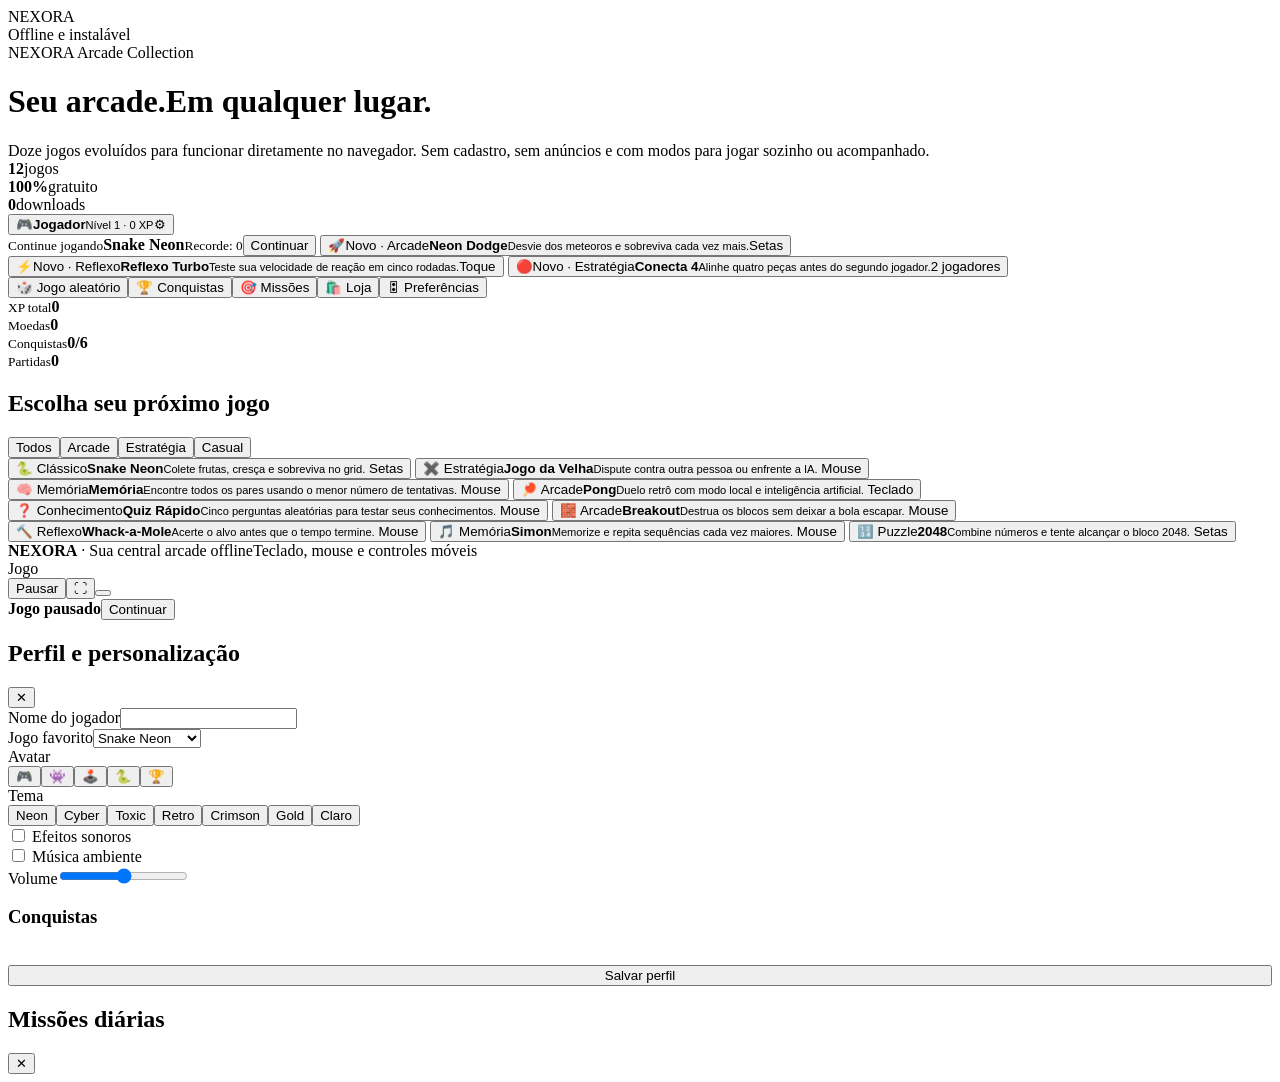
==== index.html @ dcf102ad "Add files via upload" ====
<!doctype html>
<html lang="pt-BR"><head><meta charset="UTF-8"><meta name="viewport" content="width=device-width,initial-scale=1,viewport-fit=cover,user-scalable=no"><meta name="theme-color" content="#070711"><meta name="description" content="NEXORA é uma central arcade offline com doze jogos, perfil, progressão, skins e conquistas."><meta property="og:title" content="NEXORA — Offline Arcade"><meta property="og:description" content="Doze jogos gratuitos, skins, perfil, XP e conquistas direto no navegador."><meta property="og:type" content="website"><meta property="og:image" content="assets/icons/icon-512.png"><link rel="manifest" href="manifest.json"><link rel="icon" href="assets/icons/icon.svg" type="image/svg+xml"><link rel="apple-touch-icon" href="assets/icons/icon-192.png"><link rel="stylesheet" href="assets/css/style.css"><title>NEXORA — Offline Arcade</title></head><body>
  <div class="page-shell">
    <nav class="topbar" aria-label="Navegação principal">
      <div class="brand"><span class="brand-mark"><i data-lucide="gamepad-2"></i></span><span>NEXORA</span></div>
      <div class="status-pill"><span class="status-dot"></span>Offline e instalável</div>
    </nav>

    <header class="hero">
      <div>
        <div class="eyebrow"><i data-lucide="sparkles" style="width:15px"></i> NEXORA Arcade Collection</div>
        <h1>Seu arcade.<span>Em qualquer lugar.</span></h1>
      </div>
      <div class="hero-copy">
        Doze jogos evoluídos para funcionar diretamente no navegador. Sem cadastro, sem anúncios e com modos para jogar sozinho ou acompanhado.
        <div class="stats"><div class="stat"><strong>12</strong><span>jogos</span></div><div class="stat"><strong>100%</strong><span>gratuito</span></div><div class="stat"><strong>0</strong><span>downloads</span></div></div>
      </div>
    </header>


    <section class="platform-bar" aria-label="Perfil e continuação">
      <button id="profile-card" class="profile-card"><span id="profile-avatar" class="avatar">🎮</span><span class="profile-main"><strong id="profile-name">Jogador</strong><small id="profile-level">Nível 1 · 0 XP</small><span class="level-bar"><span id="profile-progress"></span></span></span><span>⚙</span></button>
      <div class="continue-card"><span><small>Continue jogando</small><strong id="continue-name">Snake Neon</strong><small id="continue-record">Recorde: 0</small></span><button id="continue-btn" class="primary-btn">Continuar</button>
<button onclick="openGame('dodge')" data-game-card data-category="arcade" class="game-card group" aria-label="Abrir Neon Dodge"><span class="card-glow"></span><span class="game-icon">🚀</span><span class="game-copy"><span class="game-kicker">Novo · Arcade</span><strong>Neon Dodge</strong><small>Desvie dos meteoros e sobreviva cada vez mais.</small></span><span class="game-footer"><span>Setas</span><i data-lucide="arrow-up-right"></i></span></button>
<button onclick="openGame('reaction')" data-game-card data-category="casual" class="game-card group" aria-label="Abrir Reflexo Turbo"><span class="card-glow"></span><span class="game-icon">⚡</span><span class="game-copy"><span class="game-kicker">Novo · Reflexo</span><strong>Reflexo Turbo</strong><small>Teste sua velocidade de reação em cinco rodadas.</small></span><span class="game-footer"><span>Toque</span><i data-lucide="arrow-up-right"></i></span></button>
<button onclick="openGame('connect4')" data-game-card data-category="strategy" class="game-card group" aria-label="Abrir Conecta 4"><span class="card-glow"></span><span class="game-icon">🔴</span><span class="game-copy"><span class="game-kicker">Novo · Estratégia</span><strong>Conecta 4</strong><small>Alinhe quatro peças antes do segundo jogador.</small></span><span class="game-footer"><span>2 jogadores</span><i data-lucide="arrow-up-right"></i></span></button></div>
    </section>
    <div class="quick-actions"><button id="random-btn" class="ghost-btn">🎲 Jogo aleatório</button><button id="records-btn" class="ghost-btn">🏆 Conquistas</button><button id="missions-btn" class="ghost-btn">🎯 Missões</button><button id="shop-btn" class="ghost-btn">🛍️ Loja</button><button id="settings-btn" class="ghost-btn">🎛 Preferências</button></div>
    <section class="dashboard" aria-label="Estatísticas"><div class="dashboard-panel"><small>XP total</small><strong id="stat-xp">0</strong></div><div class="dashboard-panel"><small>Moedas</small><strong id="stat-coins">0</strong></div><div class="dashboard-panel"><small>Conquistas</small><strong id="stat-achievements">0/6</strong></div><div class="dashboard-panel"><small>Partidas</small><strong id="stat-plays">0</strong></div></section>

    <section aria-labelledby="catalog-title">
      <div class="section-head"><h2 id="catalog-title">Escolha seu próximo jogo</h2><div class="filters" aria-label="Filtros de jogos"><button class="filter-btn active" data-filter="all">Todos</button><button class="filter-btn" data-filter="arcade">Arcade</button><button class="filter-btn" data-filter="strategy">Estratégia</button><button class="filter-btn" data-filter="casual">Casual</button></div></div>
      <div class="game-grid"><button onclick="openGame('snake')" data-game-card data-category="arcade" class="game-card group" aria-label="Abrir Snake Neon">
  <span class="card-glow"></span>
  <span class="game-icon" aria-hidden="true">🐍</span>
  <span class="game-copy"><span class="game-kicker">Clássico</span><strong>Snake Neon</strong><small>Colete frutas, cresça e sobreviva no grid.</small></span>
  <span class="game-footer"><span>Setas</span><i data-lucide="arrow-up-right"></i></span>
</button>
<button onclick="openGame('ttt')" data-game-card data-category="strategy" class="game-card group" aria-label="Abrir Jogo da Velha">
  <span class="card-glow"></span>
  <span class="game-icon" aria-hidden="true">✖️</span>
  <span class="game-copy"><span class="game-kicker">Estratégia</span><strong>Jogo da Velha</strong><small>Dispute contra outra pessoa ou enfrente a IA.</small></span>
  <span class="game-footer"><span>Mouse</span><i data-lucide="arrow-up-right"></i></span>
</button>
<button onclick="openGame('memory')" data-game-card data-category="strategy" class="game-card group" aria-label="Abrir Memória">
  <span class="card-glow"></span>
  <span class="game-icon" aria-hidden="true">🧠</span>
  <span class="game-copy"><span class="game-kicker">Memória</span><strong>Memória</strong><small>Encontre todos os pares usando o menor número de tentativas.</small></span>
  <span class="game-footer"><span>Mouse</span><i data-lucide="arrow-up-right"></i></span>
</button>
<button onclick="openGame('pong')" data-game-card data-category="arcade" class="game-card group" aria-label="Abrir Pong">
  <span class="card-glow"></span>
  <span class="game-icon" aria-hidden="true">🏓</span>
  <span class="game-copy"><span class="game-kicker">Arcade</span><strong>Pong</strong><small>Duelo retrô com modo local e inteligência artificial.</small></span>
  <span class="game-footer"><span>Teclado</span><i data-lucide="arrow-up-right"></i></span>
</button>
<button onclick="openGame('quiz')" data-game-card data-category="casual" class="game-card group" aria-label="Abrir Quiz Rápido">
  <span class="card-glow"></span>
  <span class="game-icon" aria-hidden="true">❓</span>
  <span class="game-copy"><span class="game-kicker">Conhecimento</span><strong>Quiz Rápido</strong><small>Cinco perguntas aleatórias para testar seus conhecimentos.</small></span>
  <span class="game-footer"><span>Mouse</span><i data-lucide="arrow-up-right"></i></span>
</button>
<button onclick="openGame('breakout')" data-game-card data-category="arcade" class="game-card group" aria-label="Abrir Breakout">
  <span class="card-glow"></span>
  <span class="game-icon" aria-hidden="true">🧱</span>
  <span class="game-copy"><span class="game-kicker">Arcade</span><strong>Breakout</strong><small>Destrua os blocos sem deixar a bola escapar.</small></span>
  <span class="game-footer"><span>Mouse</span><i data-lucide="arrow-up-right"></i></span>
</button>
<button onclick="openGame('whack')" data-game-card data-category="casual" class="game-card group" aria-label="Abrir Whack-a-Mole">
  <span class="card-glow"></span>
  <span class="game-icon" aria-hidden="true">🔨</span>
  <span class="game-copy"><span class="game-kicker">Reflexo</span><strong>Whack-a-Mole</strong><small>Acerte o alvo antes que o tempo termine.</small></span>
  <span class="game-footer"><span>Mouse</span><i data-lucide="arrow-up-right"></i></span>
</button>
<button onclick="openGame('simon')" data-game-card data-category="strategy" class="game-card group" aria-label="Abrir Simon">
  <span class="card-glow"></span>
  <span class="game-icon" aria-hidden="true">🎵</span>
  <span class="game-copy"><span class="game-kicker">Memória</span><strong>Simon</strong><small>Memorize e repita sequências cada vez maiores.</small></span>
  <span class="game-footer"><span>Mouse</span><i data-lucide="arrow-up-right"></i></span>
</button>
<button onclick="openGame('game2048')" data-game-card data-category="strategy" class="game-card group" aria-label="Abrir 2048">
  <span class="card-glow"></span>
  <span class="game-icon" aria-hidden="true">🔢</span>
  <span class="game-copy"><span class="game-kicker">Puzzle</span><strong>2048</strong><small>Combine números e tente alcançar o bloco 2048.</small></span>
  <span class="game-footer"><span>Setas</span><i data-lucide="arrow-up-right"></i></span>
</button></div>
    </section>
    <footer class="site-footer"><span><strong>NEXORA</strong> · Sua central arcade offline</span><span>Teclado, mouse e controles móveis</span></footer>
  </div>

  <div id="game-modal" class="modal-overlay fixed inset-0 z-50 hidden items-center justify-center p-4" role="dialog" aria-modal="true" aria-labelledby="modal-game-title">
    <div class="modal-panel">
      <div class="modal-head"><span id="modal-game-title">Jogo</span><div class="modal-tools"><button id="pause-btn" class="tool-btn" aria-label="Pausar"><span id="pause-label">Pausar</span></button><button id="fullscreen-btn" class="tool-btn" aria-label="Tela cheia">⛶</button><button onclick="closeGame()" class="close-btn" aria-label="Fechar jogo"><i data-lucide="x"></i></button></div></div>
      <div id="game-container" class="flex flex-col items-center gap-4"></div>
    </div><div class="pause-overlay"><div class="pause-box"><strong>Jogo pausado</strong><button id="resume-btn" class="primary-btn">Continuar</button></div></div>
    </div>
  </div>

  
  <div id="profile-modal" class="platform-modal" role="dialog" aria-modal="true" aria-labelledby="profile-title"><div class="settings-panel"><div class="panel-head"><h2 id="profile-title">Perfil e personalização</h2><button id="close-profile" class="icon-btn">✕</button></div><div class="form-grid"><div class="field"><label for="profile-input">Nome do jogador</label><input id="profile-input" maxlength="18"></div><div class="field"><label for="favorite-select">Jogo favorito</label><select id="favorite-select"><option value="snake">Snake Neon</option><option value="ttt">Jogo da Velha</option><option value="memory">Memória</option><option value="pong">Pong</option><option value="quiz">Quiz Rápido</option><option value="breakout">Breakout</option><option value="whack">Whack-a-Mole</option><option value="simon">Simon</option><option value="game2048">2048</option><option value="dodge">Neon Dodge</option><option value="reaction">Reflexo Turbo</option><option value="connect4">Conecta 4</option></select></div><div class="field full"><label>Avatar</label><div class="avatar-grid"><button class="avatar-chip" data-avatar="🎮">🎮</button><button class="avatar-chip" data-avatar="👾">👾</button><button class="avatar-chip" data-avatar="🕹️">🕹️</button><button class="avatar-chip" data-avatar="🐍">🐍</button><button class="avatar-chip" data-avatar="🏆">🏆</button></div></div><div class="field full"><label>Tema</label><div class="theme-grid"><button class="theme-chip" data-theme="neon">Neon</button><button class="theme-chip" data-theme="cyber">Cyber</button><button class="theme-chip" data-theme="toxic">Toxic</button><button class="theme-chip" data-theme="retro">Retro</button><button class="theme-chip" data-theme="crimson">Crimson</button><button class="theme-chip" data-theme="gold">Gold</button><button class="theme-chip" data-theme="light">Claro</button></div></div><div class="field"><label><input id="sound-toggle" type="checkbox"> Efeitos sonoros</label></div><div class="field"><label><input id="music-toggle" type="checkbox"> Música ambiente</label></div><div class="field full"><label for="volume-range">Volume</label><input id="volume-range" type="range" min="0" max="1" step="0.05"></div></div><h3>Conquistas</h3><div id="achievement-list" class="achievements"></div><button id="save-profile" class="primary-btn" style="width:100%;margin-top:18px">Salvar perfil</button></div></div>
  <div id="hub-modal" class="platform-modal" role="dialog" aria-modal="true"><div class="settings-panel"><div class="panel-head"><h2 id="hub-title">Missões diárias</h2><button id="close-hub" class="icon-btn">✕</button></div><div id="mission-list" class="mission-list"></div><div id="shop-list" class="shop-list" hidden></div></div></div><div id="toast-stack" class="toast-stack" aria-live="polite"></div>
  <script src="assets/js/storage.js"></script>
  <script src="assets/js/platform.js"></script>
  <script src="assets/js/app.js"></script>
  <script src="assets/js/games/snake.js"></script>
  <script src="assets/js/games/ttt.js"></script>
  <script src="assets/js/games/memory.js"></script>
  <script src="assets/js/games/pong.js"></script>
  <script src="assets/js/games/quiz.js"></script>
  <script src="assets/js/games/breakout.js"></script>
  <script src="assets/js/games/whack.js"></script>
  <script src="assets/js/games/simon.js"></script>
  <script src="assets/js/games/game2048.js"></script><script src="assets/js/games/dodge.js"></script><script src="assets/js/games/reaction.js"></script><script src="assets/js/games/connect4.js"></script><script>if('serviceWorker' in navigator)window.addEventListener('load',()=>navigator.serviceWorker.register('./service-worker.js'));</script></body></html>
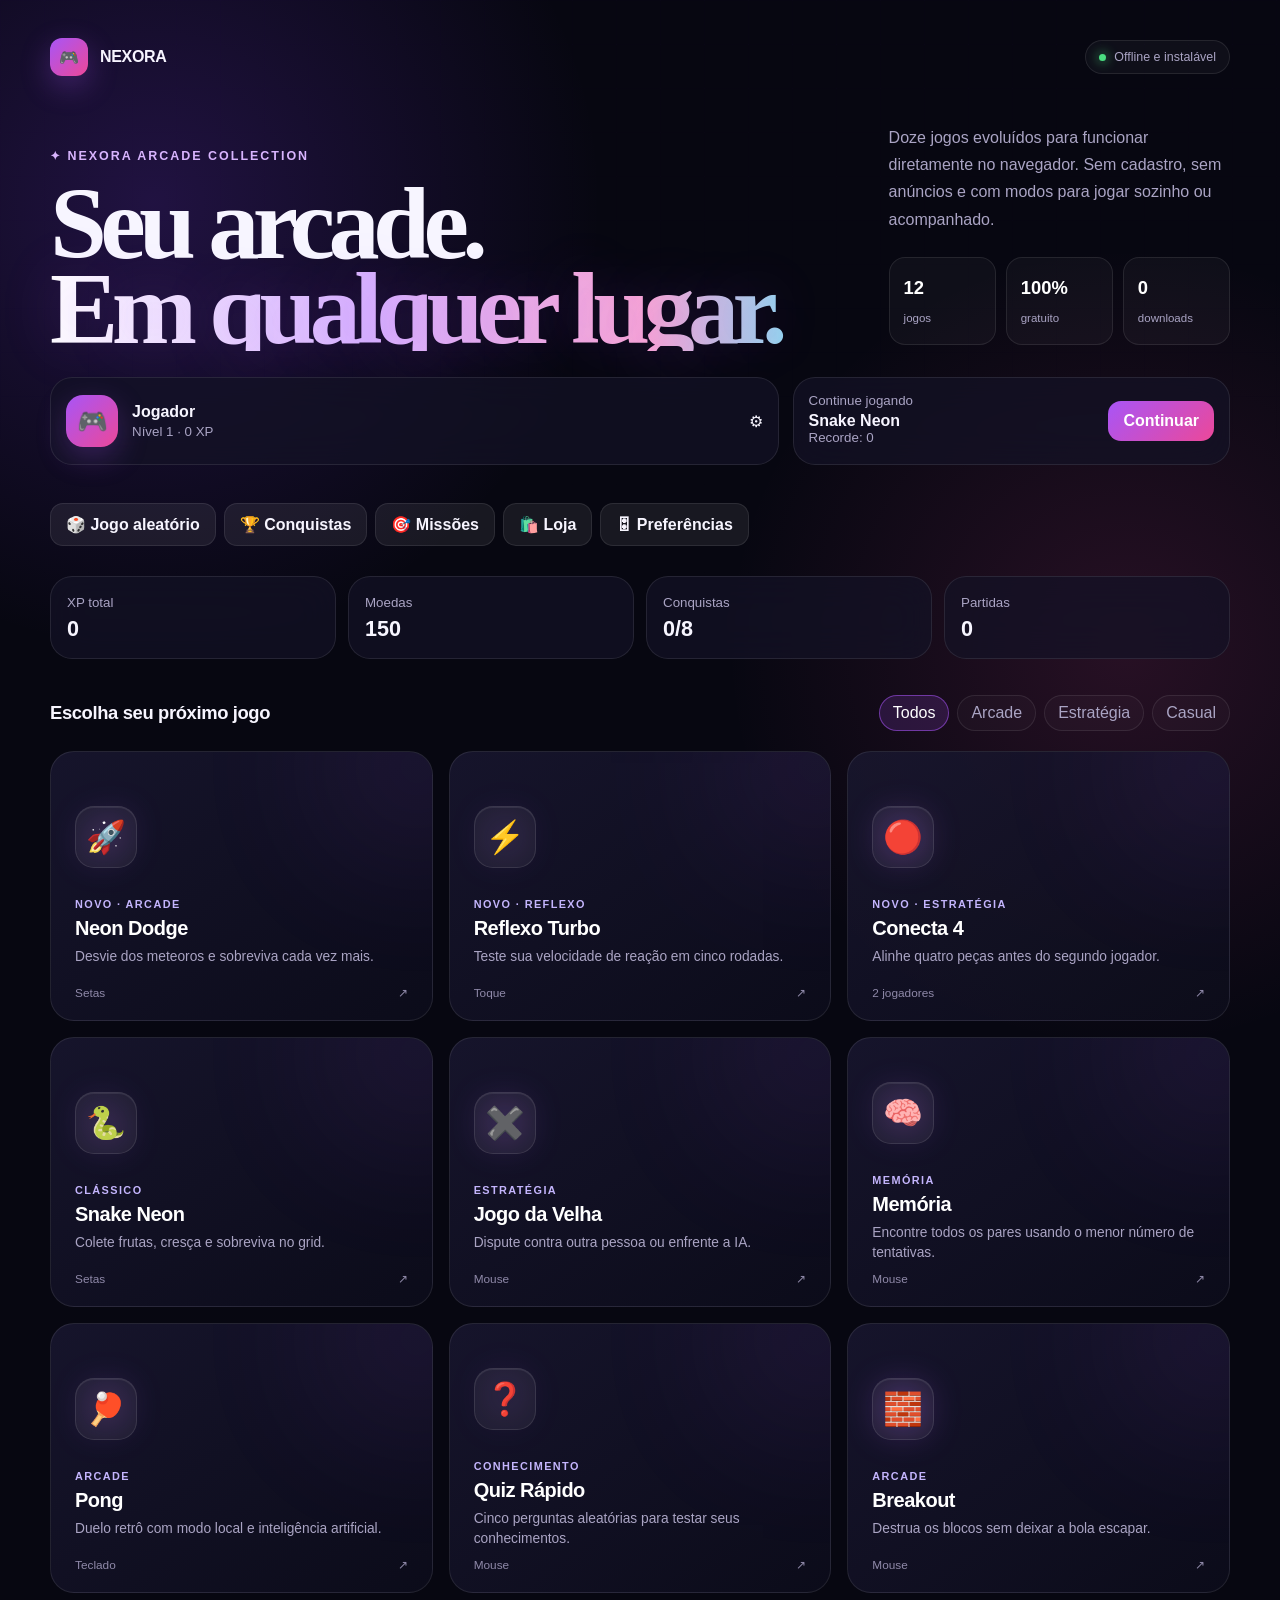
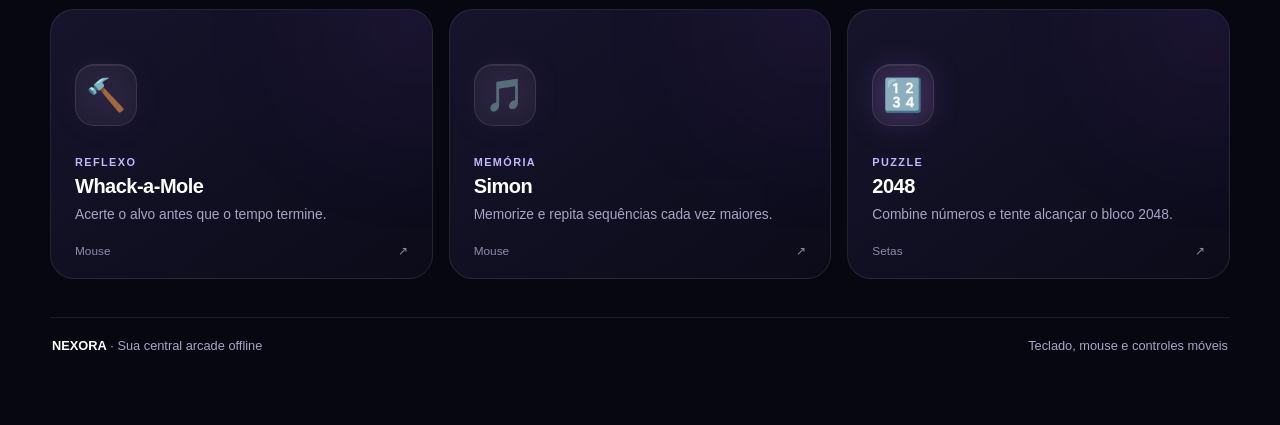
==== commit 74417560: "Add files via upload" ====
--- a/index.html
+++ b/index.html
@@ -1,14 +1,117 @@
 <!doctype html>
-<html lang="pt-BR"><head><meta charset="UTF-8"><meta name="viewport" content="width=device-width,initial-scale=1,viewport-fit=cover,user-scalable=no"><meta name="theme-color" content="#070711"><meta name="description" content="NEXORA é uma central arcade offline com doze jogos, perfil, progressão, skins e conquistas."><meta property="og:title" content="NEXORA — Offline Arcade"><meta property="og:description" content="Doze jogos gratuitos, skins, perfil, XP e conquistas direto no navegador."><meta property="og:type" content="website"><meta property="og:image" content="assets/icons/icon-512.png"><link rel="manifest" href="manifest.json"><link rel="icon" href="assets/icons/icon.svg" type="image/svg+xml"><link rel="apple-touch-icon" href="assets/icons/icon-192.png"><link rel="stylesheet" href="assets/css/style.css"><title>NEXORA — Offline Arcade</title></head><body>
+<html lang="pt-BR"><head><meta charset="UTF-8"><meta name="viewport" content="width=device-width,initial-scale=1,viewport-fit=cover,user-scalable=no"><meta name="theme-color" content="#070711"><meta name="description" content="NEXORA é uma central arcade offline com doze jogos, perfil, progressão, skins e conquistas."><meta property="og:title" content="NEXORA — Offline Arcade"><meta property="og:description" content="Doze jogos gratuitos, skins, perfil, XP e conquistas direto no navegador."><meta property="og:type" content="website"><meta property="og:image" content="./assets/icons/icon-512.png"><link rel="manifest" href="./manifest.json"><link rel="icon" href="./assets/icons/icon.svg" type="image/svg+xml"><link rel="apple-touch-icon" href="./assets/icons/icon-192.png"><style>
+:root{--bg:#070711;--surface:rgba(20,19,38,.72);--line:rgba(255,255,255,.09);--text:#f7f5ff;--muted:#aaa4c4;--purple:#a855f7;--pink:#ec4899;--cyan:#22d3ee}
+    *{box-sizing:border-box}
+    html{scroll-behavior:smooth}
+    body{margin:0;min-height:100vh;color:var(--text);font-family:'DM Sans',sans-serif;background:radial-gradient(circle at 12% 10%,rgba(124,58,237,.22),transparent 28rem),radial-gradient(circle at 88% 32%,rgba(236,72,153,.14),transparent 25rem),var(--bg);overflow-x:hidden}
+    body::before{content:"";position:fixed;inset:0;pointer-events:none;opacity:.28;background-image:linear-gradient(rgba(255,255,255,.025) 1px,transparent 1px),linear-gradient(90deg,rgba(255,255,255,.025) 1px,transparent 1px);background-size:42px 42px;mask-image:linear-gradient(to bottom,black,transparent 85%)}
+    body.modal-open{overflow:hidden}
+    button{font:inherit}
+    .page-shell{position:relative;z-index:1;width:min(1180px,calc(100% - 32px));margin:auto;padding:28px 0 72px}
+    .topbar{display:flex;align-items:center;justify-content:space-between;padding:10px 0 48px}
+    .brand{display:flex;align-items:center;gap:12px;font-weight:800;letter-spacing:-.02em}
+    .brand-mark{display:grid;place-items:center;width:38px;height:38px;border-radius:12px;background:linear-gradient(135deg,var(--purple),var(--pink));box-shadow:0 10px 30px rgba(168,85,247,.3)}
+    .status-pill{display:flex;align-items:center;gap:8px;padding:9px 13px;border:1px solid var(--line);border-radius:999px;background:rgba(255,255,255,.035);font-size:.78rem;color:var(--muted)}
+    .status-dot{width:7px;height:7px;border-radius:50%;background:#4ade80;box-shadow:0 0 12px #4ade80}
+    .hero{display:grid;grid-template-columns:minmax(0,1.4fr) minmax(260px,.6fr);gap:42px;align-items:end;margin-bottom:46px}
+    .eyebrow{display:inline-flex;align-items:center;gap:8px;margin-bottom:18px;color:#d8b4fe;font-size:.78rem;font-weight:700;letter-spacing:.16em;text-transform:uppercase}
+    .hero h1{max-width:800px;margin:0;font-family:'Fraunces',serif;font-size:clamp(3.2rem,8vw,7.6rem);line-height:.83;letter-spacing:-.065em}
+    .hero h1 span{display:block;background:linear-gradient(90deg,#fff 0%,#d8b4fe 40%,#f9a8d4 75%,#67e8f9 100%);-webkit-background-clip:text;background-clip:text;color:transparent;text-shadow:0 0 60px rgba(168,85,247,.2)}
+    .hero-copy{padding-bottom:6px;color:var(--muted);font-size:1rem;line-height:1.7}
+    .stats{display:grid;grid-template-columns:repeat(3,1fr);gap:10px;margin-top:24px}
+    .stat{padding:14px;border:1px solid var(--line);border-radius:16px;background:rgba(255,255,255,.035)}
+    .stat strong{display:block;font-size:1.15rem;color:#fff}.stat span{font-size:.72rem;color:var(--muted)}
+    .section-head{display:flex;align-items:center;justify-content:space-between;gap:20px;margin-bottom:20px}
+    .section-head h2{margin:0;font-size:1.15rem;letter-spacing:-.02em}
+    .filters{display:flex;gap:8px;flex-wrap:wrap}
+    .filter-btn{padding:8px 13px;border:1px solid var(--line);border-radius:999px;background:rgba(255,255,255,.025);color:var(--muted);cursor:pointer;transition:.2s}
+    .filter-btn:hover,.filter-btn.active{color:#fff;border-color:rgba(168,85,247,.55);background:rgba(168,85,247,.16)}
+    .game-grid{display:grid;grid-template-columns:repeat(3,minmax(0,1fr));gap:16px}
+    .game-card{position:relative;min-height:270px;padding:24px;overflow:hidden;text-align:left;color:#fff;border:1px solid var(--line);border-radius:24px;background:linear-gradient(145deg,rgba(25,23,47,.88),rgba(13,13,27,.88));cursor:pointer;isolation:isolate;transition:transform .3s ease,border-color .3s ease,box-shadow .3s ease}
+    .game-card::after{content:"";position:absolute;inset:0;background:linear-gradient(135deg,rgba(255,255,255,.07),transparent 35%);opacity:0;transition:.3s;z-index:-1}
+    .game-card:hover{transform:translateY(-7px);border-color:rgba(192,132,252,.46);box-shadow:0 24px 65px rgba(0,0,0,.38),0 0 35px rgba(168,85,247,.12)}
+    .game-card:hover::after{opacity:1}
+    .card-glow{position:absolute;width:170px;height:170px;right:-70px;top:-70px;border-radius:50%;background:var(--purple);filter:blur(80px);opacity:.13;z-index:-1;transition:.3s}
+    .game-card:hover .card-glow{opacity:.27;transform:scale(1.15)}
+    .game-icon{display:grid;place-items:center;width:62px;height:62px;margin-bottom:30px;border:1px solid rgba(255,255,255,.1);border-radius:19px;background:rgba(255,255,255,.055);font-size:2rem;box-shadow:inset 0 1px rgba(255,255,255,.08)}
+    .game-copy{display:block}.game-kicker{display:block;margin-bottom:7px;color:#c4b5fd;font-size:.68rem;font-weight:800;letter-spacing:.13em;text-transform:uppercase}
+    .game-copy strong{display:block;font-size:1.25rem;letter-spacing:-.025em}.game-copy small{display:block;margin-top:7px;color:var(--muted);font-size:.86rem;line-height:1.45}
+    .game-footer{position:absolute;left:24px;right:24px;bottom:20px;display:flex;justify-content:space-between;align-items:center;color:#8f89a9;font-size:.74rem}
+    .game-footer svg{width:17px;height:17px;transition:.25s}.game-card:hover .game-footer svg{color:#fff;transform:translate(3px,-3px)}
+    .game-card[hidden]{display:none}
+    .modal-overlay{background:rgba(3,3,10,.88);backdrop-filter:blur(18px)}
+    .modal-panel{width:min(680px,100%);max-height:calc(100vh - 32px);overflow:auto;padding:18px;border:1px solid rgba(255,255,255,.11);border-radius:26px;background:linear-gradient(145deg,rgba(24,22,45,.96),rgba(8,8,18,.98));box-shadow:0 30px 100px rgba(0,0,0,.65)}
+    .modal-head{display:flex;align-items:center;justify-content:space-between;padding:3px 5px 16px;border-bottom:1px solid var(--line)}
+    .modal-head span{font-weight:800}.close-btn{display:grid;place-items:center;width:38px;height:38px;border:1px solid var(--line);border-radius:12px;background:rgba(255,255,255,.04);color:#cfc9df;cursor:pointer}
+    #game-container{padding:24px 4px 6px}#game-container canvas{display:block;max-width:100%;height:auto;border-radius:14px}
+    #snake-canvas,#pong-canvas,#breakout-canvas{background:#101022;border:1px solid rgba(168,85,247,.5);box-shadow:0 0 35px rgba(168,85,247,.12)}
+    .ttt-cell{width:80px;height:80px;font-size:2rem;font-weight:bold;border:1px solid #6b21a8;background:#15152b;color:#e9d5ff;cursor:pointer;transition:.15s;border-radius:8px}.ttt-cell:hover{background:#2d1b69}
+    .mem-card{width:70px;height:70px;perspective:600px;cursor:pointer}.mem-inner{position:relative;width:100%;height:100%;transition:transform .4s;transform-style:preserve-3d}.mem-card.flipped .mem-inner{transform:rotateY(180deg)}.mem-front,.mem-back{position:absolute;width:100%;height:100%;backface-visibility:hidden;border-radius:10px;display:flex;align-items:center;justify-content:center;font-size:1.8rem}.mem-front{background:#6b21a8}.mem-back{background:#15152b;border:1px solid #a855f7;transform:rotateY(180deg)}
+    .mole-hole{width:60px;height:60px;background:#2d1b69;border-radius:50%;display:flex;align-items:center;justify-content:center;cursor:pointer;border:2px solid #6b21a8;transition:.1s}.mole-hole.active{background:#a855f7}.simon-btn{width:80px;height:80px;border-radius:14px;cursor:pointer;opacity:.55;transition:.2s;border:none}.simon-btn.lit{opacity:1;box-shadow:0 0 25px currentColor}.tile-2048{width:65px;height:65px;display:flex;align-items:center;justify-content:center;font-weight:bold;border-radius:7px;font-size:1.2rem}
+    @media(max-width:860px){.hero{grid-template-columns:1fr}.hero-copy{max-width:620px}.game-grid{grid-template-columns:repeat(2,minmax(0,1fr))}}
+    @media(max-width:580px){.page-shell{width:min(100% - 20px,1180px);padding-top:16px}.topbar{padding-bottom:34px}.status-pill{display:none}.hero{gap:24px;margin-bottom:34px}.hero h1{font-size:clamp(3rem,18vw,5rem)}.stats{grid-template-columns:repeat(3,1fr)}.stat{padding:10px}.section-head{align-items:flex-start;flex-direction:column}.game-grid{grid-template-columns:1fr}.game-card{min-height:235px}.modal-panel{padding:12px;border-radius:20px}#game-container{padding-top:18px}.ttt-cell{width:72px;height:72px}}
+    .game-card:focus-visible,.filter-btn:focus-visible,.close-btn:focus-visible,#game-container button:focus-visible{outline:3px solid rgba(34,211,238,.75);outline-offset:3px}
+    .modal-panel{animation:modalEnter .28s ease both}.modal-overlay.flex{animation:fadeIn .2s ease both}
+    @keyframes modalEnter{from{opacity:0;transform:translateY(18px) scale(.98)}to{opacity:1;transform:none}}
+    @keyframes fadeIn{from{opacity:0}to{opacity:1}}
+    .control-pad{display:grid;grid-template-columns:repeat(3,52px);gap:7px;justify-content:center;margin-top:4px}.control-pad button{height:48px;border:1px solid var(--line);border-radius:14px;background:rgba(168,85,247,.14);color:#fff;font-weight:800;cursor:pointer;touch-action:manipulation}.control-pad .blank{visibility:hidden}.control-row{display:flex;gap:8px;justify-content:center;flex-wrap:wrap}.control-row button{min-width:64px;padding:10px 14px;border:1px solid var(--line);border-radius:12px;background:rgba(168,85,247,.14);color:#fff;cursor:pointer;touch-action:manipulation}
+    .site-footer{display:flex;justify-content:space-between;gap:18px;margin-top:38px;padding:20px 2px 0;border-top:1px solid var(--line);color:var(--muted);font-size:.8rem}.site-footer strong{color:#fff}
+    .record-badge{display:inline-flex;align-items:center;gap:7px;padding:7px 10px;border:1px solid var(--line);border-radius:999px;background:rgba(255,255,255,.04);color:#d8b4fe;font-size:.76rem}
+    /* Fallback das utilidades usadas nos jogos caso o CDN do Tailwind falhe */
+    .hidden{display:none!important}.fixed{position:fixed}.inset-0{inset:0}.z-50{z-index:50}.flex{display:flex}.grid{display:grid}.flex-col{flex-direction:column}.items-center{align-items:center}.justify-center{justify-content:center}.gap-1{gap:.25rem}.gap-2{gap:.5rem}.gap-3{gap:.75rem}.gap-4{gap:1rem}.grid-cols-2{grid-template-columns:repeat(2,minmax(0,1fr))}.grid-cols-3{grid-template-columns:repeat(3,minmax(0,1fr))}.grid-cols-4{grid-template-columns:repeat(4,minmax(0,1fr))}.p-2{padding:.5rem}.p-4{padding:1rem}.px-3{padding-left:.75rem;padding-right:.75rem}.px-4{padding-left:1rem;padding-right:1rem}.px-6{padding-left:1.5rem;padding-right:1.5rem}.py-2{padding-top:.5rem;padding-bottom:.5rem}.mt-2{margin-top:.5rem}.mt-3{margin-top:.75rem}.mt-4{margin-top:1rem}.ml-2{margin-left:.5rem}.my-4{margin-top:1rem;margin-bottom:1rem}.w-full{width:100%}.max-w-xs{max-width:20rem}.text-left{text-align:left}.text-center{text-align:center}.text-sm{font-size:.875rem}.text-lg{font-size:1.125rem}.font-bold{font-weight:700}.rounded{border-radius:.375rem}.rounded-lg{border-radius:.5rem}.text-white{color:#fff}.text-purple-300{color:#d8b4fe}.bg-purple-700{background:#7e22ce}.bg-purple-900{background:#581c87}.text-white\/80{color:rgba(255,255,255,.8)}.text-white\/90{color:rgba(255,255,255,.9)}
+    @media(max-width:580px){.site-footer{flex-direction:column}.control-pad{grid-template-columns:repeat(3,58px)}.control-pad button{height:52px}}
+    @media(prefers-reduced-motion:reduce){*{scroll-behavior:auto!important;transition:none!important;animation:none!important}}
+
+/* Plataforma Arcade Pro */
+:root{--accent:#a855f7;--accent2:#ec4899;--accent-rgb:168,85,247}
+body[data-theme="cyber"]{--accent:#22d3ee;--accent2:#3b82f6;--accent-rgb:34,211,238}
+body[data-theme="toxic"]{--accent:#4ade80;--accent2:#a3e635;--accent-rgb:74,222,128}
+body[data-theme="retro"]{--accent:#fb923c;--accent2:#facc15;--accent-rgb:251,146,60}
+body[data-theme="crimson"]{--accent:#f43f5e;--accent2:#ef4444;--accent-rgb:244,63,94}
+body[data-theme="gold"]{--accent:#fbbf24;--accent2:#f59e0b;--accent-rgb:251,191,36}
+body[data-theme="light"]{--bg:#f4f1ff;--surface:rgba(255,255,255,.82);--line:rgba(43,32,73,.13);--text:#191329;--muted:#625a77;--accent:#7c3aed;--accent2:#db2777;--accent-rgb:124,58,237;background:radial-gradient(circle at 12% 10%,rgba(124,58,237,.14),transparent 28rem),#f4f1ff}
+body[data-theme="light"] .modal-overlay{background:rgba(18,12,35,.82)}
+.brand-mark,.primary-btn{background:linear-gradient(135deg,var(--accent),var(--accent2))}
+.platform-bar{display:grid;grid-template-columns:1.25fr .75fr;gap:14px;margin:-20px 0 38px}
+.profile-card,.continue-card,.dashboard-panel,.settings-panel{border:1px solid var(--line);background:var(--surface);backdrop-filter:blur(18px);border-radius:22px}
+.profile-card{display:flex;align-items:center;gap:14px;padding:15px;cursor:pointer;text-align:left;color:var(--text)}
+.avatar{display:grid;place-items:center;width:52px;height:52px;border-radius:17px;background:linear-gradient(135deg,var(--accent),var(--accent2));font-size:1.55rem;box-shadow:0 10px 30px rgba(var(--accent-rgb),.25)}
+.profile-main{flex:1}.profile-main strong,.profile-main small{display:block}.profile-main small{color:var(--muted);margin-top:3px}
+.level-bar{height:6px;background:rgba(255,255,255,.09);border-radius:20px;overflow:hidden;margin-top:8px}.level-bar span{display:block;height:100%;background:linear-gradient(90deg,var(--accent),var(--accent2));border-radius:inherit}
+.continue-card{padding:15px;display:flex;align-items:center;justify-content:space-between;gap:16px}.continue-card small{color:var(--muted);display:block;margin-bottom:4px}.continue-card strong{font-size:1rem}
+.primary-btn,.ghost-btn,.icon-btn{border:0;color:white;border-radius:13px;padding:11px 15px;cursor:pointer;font-weight:700}.ghost-btn,.icon-btn{background:rgba(255,255,255,.07);border:1px solid var(--line);color:var(--text)}
+.quick-actions{display:flex;gap:8px;flex-wrap:wrap;margin:0 0 30px}.quick-actions button{display:flex;align-items:center;gap:7px}
+.dashboard{display:grid;grid-template-columns:repeat(4,1fr);gap:12px;margin:0 0 36px}.dashboard-panel{padding:16px}.dashboard-panel small{color:var(--muted)}.dashboard-panel strong{display:block;font-size:1.35rem;margin-top:5px}
+.game-card{overflow:hidden}.game-card::after{content:"";position:absolute;inset:auto -20% -65% 15%;height:170px;background:radial-gradient(circle,rgba(var(--accent-rgb),.22),transparent 65%);transition:.35s}.game-card:hover::after{transform:translateY(-18px) scale(1.15)}
+.game-card[data-category="arcade"] .game-icon{animation:floatIcon 2.6s ease-in-out infinite}.game-card[data-category="strategy"] .game-icon{animation:pulseIcon 2.4s ease-in-out infinite}.game-card[data-category="casual"] .game-icon{animation:tiltIcon 3s ease-in-out infinite}
+@keyframes floatIcon{50%{transform:translateY(-8px) rotate(3deg)}}@keyframes pulseIcon{50%{transform:scale(1.12)}}@keyframes tiltIcon{50%{transform:rotate(-7deg) scale(1.06)}}
+.modal-tools{display:flex;gap:7px;margin-left:auto}.modal-head{gap:8px}.modal-head>span{margin-right:auto}.tool-btn{width:38px;height:38px;display:grid;place-items:center;border:1px solid var(--line);border-radius:12px;background:rgba(255,255,255,.05);color:white;cursor:pointer}
+.platform-modal{position:fixed;inset:0;z-index:80;display:none;place-items:center;padding:18px;background:rgba(3,2,10,.82);backdrop-filter:blur(12px)}.platform-modal.open{display:grid}.settings-panel{width:min(580px,100%);max-height:90vh;overflow:auto;padding:22px}.panel-head{display:flex;align-items:center;justify-content:space-between;margin-bottom:20px}.panel-head h2{margin:0}.form-grid{display:grid;grid-template-columns:1fr 1fr;gap:13px}.field{display:grid;gap:7px}.field.full{grid-column:1/-1}.field label{font-size:.78rem;color:var(--muted)}.field input,.field select{width:100%;padding:12px;border:1px solid var(--line);border-radius:12px;background:rgba(255,255,255,.06);color:var(--text);outline:none}.theme-grid,.avatar-grid{display:flex;gap:8px;flex-wrap:wrap}.theme-chip,.avatar-chip{border:1px solid var(--line);border-radius:12px;background:rgba(255,255,255,.05);color:var(--text);padding:9px 11px;cursor:pointer}.theme-chip.active,.avatar-chip.active{outline:2px solid var(--accent)}
+.achievements{display:grid;gap:9px;margin-top:18px}.achievement{display:flex;align-items:center;gap:11px;padding:12px;border:1px solid var(--line);border-radius:14px;background:rgba(255,255,255,.035);opacity:.55}.achievement.unlocked{opacity:1}.achievement-icon{font-size:1.3rem}.achievement small{color:var(--muted);display:block}.toast-stack{position:fixed;right:18px;bottom:18px;z-index:120;display:grid;gap:8px}.toast{padding:13px 15px;border:1px solid var(--line);border-radius:14px;background:#181328;color:white;box-shadow:0 20px 50px rgba(0,0,0,.35);animation:toastIn .3s ease}.toast strong{display:block}.toast small{color:#c8c1dc}@keyframes toastIn{from{opacity:0;transform:translateY(12px)}}
+body.paused #game-container{filter:blur(5px);pointer-events:none}.pause-overlay{position:absolute;inset:64px 0 0;display:none;place-items:center;z-index:4;background:rgba(4,3,12,.55)}body.paused .pause-overlay{display:grid}.pause-box{text-align:center}.pause-box strong{font-size:1.6rem;display:block;margin-bottom:10px}
+[data-lucide]::before{font-style:normal}.brand-mark [data-lucide]::before{content:"🎮"}[data-lucide="sparkles"]::before{content:"✦"}[data-lucide="arrow-up-right"]::before{content:"↗"}[data-lucide="x"]::before{content:"×";font-size:1.35rem}
+@media(max-width:760px){.platform-bar{grid-template-columns:1fr}.dashboard{grid-template-columns:1fr 1fr}.form-grid{grid-template-columns:1fr}.field.full{grid-column:auto}.status-pill{display:none}.quick-actions{display:grid;grid-template-columns:1fr 1fr}.quick-actions button{justify-content:center}.modal-panel{height:calc(100dvh - 10px);max-height:none}.modal-overlay{padding:5px}}
+@media(max-width:420px){.dashboard{grid-template-columns:1fr 1fr}.dashboard-panel{padding:13px}.continue-card{align-items:flex-start;flex-direction:column}.continue-card .primary-btn{width:100%}}
+
+/* Evolução Arcade v3 */
+body::before{content:"";position:fixed;inset:0;pointer-events:none;background-image:linear-gradient(rgba(var(--accent-rgb),.035) 1px,transparent 1px),linear-gradient(90deg,rgba(var(--accent-rgb),.035) 1px,transparent 1px);background-size:44px 44px;mask-image:linear-gradient(to bottom,black,transparent 80%);animation:gridDrift 18s linear infinite}@keyframes gridDrift{to{background-position:44px 44px}}
+.game-card{isolation:isolate}.game-card .game-icon{filter:drop-shadow(0 0 18px rgba(var(--accent-rgb),.45))}.game-card:hover .game-icon{animation-duration:.7s}
+.arcade-canvas{width:min(100%,420px);height:auto;border:1px solid var(--line);border-radius:18px;box-shadow:0 20px 60px rgba(0,0,0,.35),0 0 30px rgba(var(--accent-rgb),.14)}
+.reaction-arena{width:min(100%,420px);min-height:260px;border:1px solid var(--line);border-radius:24px;background:linear-gradient(145deg,rgba(255,255,255,.05),rgba(var(--accent-rgb),.09));color:var(--text);font-size:1.35rem;font-weight:900;cursor:pointer;transition:.2s}.reaction-arena.go{background:linear-gradient(145deg,#22c55e,#16a34a);color:#fff;transform:scale(1.02);box-shadow:0 0 50px rgba(34,197,94,.35)}
+.connect4-grid{display:grid;grid-template-columns:repeat(7,48px);gap:7px;padding:12px;background:rgba(var(--accent-rgb),.18);border:1px solid var(--line);border-radius:20px}.connect4-cell{width:48px;height:48px;border-radius:50%;border:2px solid rgba(255,255,255,.08);background:#11101b;cursor:pointer;box-shadow:inset 0 5px 12px rgba(0,0,0,.45)}.connect4-cell.p1{background:#f43f5e;animation:dropPiece .25s ease}.connect4-cell.p2{background:#facc15;animation:dropPiece .25s ease}@keyframes dropPiece{from{transform:translateY(-35px);opacity:.2}}
+.mission-list,.shop-list{display:grid;gap:12px}.mission-item,.shop-item{display:flex;align-items:center;gap:13px;padding:14px;border:1px solid var(--line);border-radius:17px;background:rgba(255,255,255,.035)}.mission-item>span:nth-child(1),.shop-item>span:nth-child(2){flex:1}.mission-item small,.shop-item small{display:block;color:var(--muted);margin-top:3px}.mission-item button,.shop-item button{border:0;border-radius:11px;padding:9px 11px;background:linear-gradient(135deg,var(--accent),var(--accent2));color:white;font-weight:800;cursor:pointer}.mission-item button:disabled,.shop-item button:disabled{opacity:.45;cursor:default}.mission-bar{display:block;height:5px;margin-top:9px;border-radius:20px;background:rgba(255,255,255,.08);overflow:hidden}.mission-bar i{display:block;height:100%;background:linear-gradient(90deg,var(--accent),var(--accent2))}.skin-preview{display:grid;place-items:center;width:58px;height:58px;border-radius:18px;font-size:1.8rem;background:linear-gradient(135deg,var(--accent),var(--accent2));box-shadow:0 10px 28px rgba(var(--accent-rgb),.22)}.skin-plasma{background:linear-gradient(135deg,#22d3ee,#a855f7)}.skin-cybercat{background:linear-gradient(135deg,#f472b6,#3b82f6)}.skin-dragon{background:linear-gradient(135deg,#ef4444,#f59e0b)}.skin-ghost{background:linear-gradient(135deg,#64748b,#e2e8f0)}
+@media(max-width:520px){.connect4-grid{grid-template-columns:repeat(7,38px);gap:5px;padding:8px}.connect4-cell{width:38px;height:38px}.mission-item,.shop-item{align-items:flex-start}.mission-item button,.shop-item button{font-size:.72rem}}
+
+</style><title>NEXORA — Offline Arcade</title></head><body>
   <div class="page-shell">
     <nav class="topbar" aria-label="Navegação principal">
-      <div class="brand"><span class="brand-mark"><i data-lucide="gamepad-2"></i></span><span>NEXORA</span></div>
+      <div class="brand"><span class="brand-mark">🎮</span><span>NEXORA</span></div>
       <div class="status-pill"><span class="status-dot"></span>Offline e instalável</div>
     </nav>
 
     <header class="hero">
       <div>
-        <div class="eyebrow"><i data-lucide="sparkles" style="width:15px"></i> NEXORA Arcade Collection</div>
+        <div class="eyebrow">✦ NEXORA Arcade Collection</div>
         <h1>Seu arcade.<span>Em qualquer lugar.</span></h1>
       </div>
       <div class="hero-copy">
@@ -20,69 +123,68 @@
 
     <section class="platform-bar" aria-label="Perfil e continuação">
       <button id="profile-card" class="profile-card"><span id="profile-avatar" class="avatar">🎮</span><span class="profile-main"><strong id="profile-name">Jogador</strong><small id="profile-level">Nível 1 · 0 XP</small><span class="level-bar"><span id="profile-progress"></span></span></span><span>⚙</span></button>
-      <div class="continue-card"><span><small>Continue jogando</small><strong id="continue-name">Snake Neon</strong><small id="continue-record">Recorde: 0</small></span><button id="continue-btn" class="primary-btn">Continuar</button>
-<button onclick="openGame('dodge')" data-game-card data-category="arcade" class="game-card group" aria-label="Abrir Neon Dodge"><span class="card-glow"></span><span class="game-icon">🚀</span><span class="game-copy"><span class="game-kicker">Novo · Arcade</span><strong>Neon Dodge</strong><small>Desvie dos meteoros e sobreviva cada vez mais.</small></span><span class="game-footer"><span>Setas</span><i data-lucide="arrow-up-right"></i></span></button>
-<button onclick="openGame('reaction')" data-game-card data-category="casual" class="game-card group" aria-label="Abrir Reflexo Turbo"><span class="card-glow"></span><span class="game-icon">⚡</span><span class="game-copy"><span class="game-kicker">Novo · Reflexo</span><strong>Reflexo Turbo</strong><small>Teste sua velocidade de reação em cinco rodadas.</small></span><span class="game-footer"><span>Toque</span><i data-lucide="arrow-up-right"></i></span></button>
-<button onclick="openGame('connect4')" data-game-card data-category="strategy" class="game-card group" aria-label="Abrir Conecta 4"><span class="card-glow"></span><span class="game-icon">🔴</span><span class="game-copy"><span class="game-kicker">Novo · Estratégia</span><strong>Conecta 4</strong><small>Alinhe quatro peças antes do segundo jogador.</small></span><span class="game-footer"><span>2 jogadores</span><i data-lucide="arrow-up-right"></i></span></button></div>
+      <div class="continue-card"><span><small>Continue jogando</small><strong id="continue-name">Snake Neon</strong><small id="continue-record">Recorde: 0</small></span><button id="continue-btn" class="primary-btn">Continuar</button></div>
     </section>
     <div class="quick-actions"><button id="random-btn" class="ghost-btn">🎲 Jogo aleatório</button><button id="records-btn" class="ghost-btn">🏆 Conquistas</button><button id="missions-btn" class="ghost-btn">🎯 Missões</button><button id="shop-btn" class="ghost-btn">🛍️ Loja</button><button id="settings-btn" class="ghost-btn">🎛 Preferências</button></div>
     <section class="dashboard" aria-label="Estatísticas"><div class="dashboard-panel"><small>XP total</small><strong id="stat-xp">0</strong></div><div class="dashboard-panel"><small>Moedas</small><strong id="stat-coins">0</strong></div><div class="dashboard-panel"><small>Conquistas</small><strong id="stat-achievements">0/6</strong></div><div class="dashboard-panel"><small>Partidas</small><strong id="stat-plays">0</strong></div></section>
 
     <section aria-labelledby="catalog-title">
       <div class="section-head"><h2 id="catalog-title">Escolha seu próximo jogo</h2><div class="filters" aria-label="Filtros de jogos"><button class="filter-btn active" data-filter="all">Todos</button><button class="filter-btn" data-filter="arcade">Arcade</button><button class="filter-btn" data-filter="strategy">Estratégia</button><button class="filter-btn" data-filter="casual">Casual</button></div></div>
-      <div class="game-grid"><button onclick="openGame('snake')" data-game-card data-category="arcade" class="game-card group" aria-label="Abrir Snake Neon">
+      <div class="game-grid"><button onclick="openGame('dodge')" data-game-card data-category="arcade" class="game-card group" aria-label="Abrir Neon Dodge"><span class="card-glow"></span><span class="game-icon">🚀</span><span class="game-copy"><span class="game-kicker">Novo · Arcade</span><strong>Neon Dodge</strong><small>Desvie dos meteoros e sobreviva cada vez mais.</small></span><span class="game-footer"><span>Setas</span><span aria-hidden="true">↗</span></span></button>
+<button onclick="openGame('reaction')" data-game-card data-category="casual" class="game-card group" aria-label="Abrir Reflexo Turbo"><span class="card-glow"></span><span class="game-icon">⚡</span><span class="game-copy"><span class="game-kicker">Novo · Reflexo</span><strong>Reflexo Turbo</strong><small>Teste sua velocidade de reação em cinco rodadas.</small></span><span class="game-footer"><span>Toque</span><span aria-hidden="true">↗</span></span></button>
+<button onclick="openGame('connect4')" data-game-card data-category="strategy" class="game-card group" aria-label="Abrir Conecta 4"><span class="card-glow"></span><span class="game-icon">🔴</span><span class="game-copy"><span class="game-kicker">Novo · Estratégia</span><strong>Conecta 4</strong><small>Alinhe quatro peças antes do segundo jogador.</small></span><span class="game-footer"><span>2 jogadores</span><span aria-hidden="true">↗</span></span></button><button onclick="openGame('snake')" data-game-card data-category="arcade" class="game-card group" aria-label="Abrir Snake Neon">
   <span class="card-glow"></span>
   <span class="game-icon" aria-hidden="true">🐍</span>
   <span class="game-copy"><span class="game-kicker">Clássico</span><strong>Snake Neon</strong><small>Colete frutas, cresça e sobreviva no grid.</small></span>
-  <span class="game-footer"><span>Setas</span><i data-lucide="arrow-up-right"></i></span>
+  <span class="game-footer"><span>Setas</span><span aria-hidden="true">↗</span></span>
 </button>
 <button onclick="openGame('ttt')" data-game-card data-category="strategy" class="game-card group" aria-label="Abrir Jogo da Velha">
   <span class="card-glow"></span>
   <span class="game-icon" aria-hidden="true">✖️</span>
   <span class="game-copy"><span class="game-kicker">Estratégia</span><strong>Jogo da Velha</strong><small>Dispute contra outra pessoa ou enfrente a IA.</small></span>
-  <span class="game-footer"><span>Mouse</span><i data-lucide="arrow-up-right"></i></span>
+  <span class="game-footer"><span>Mouse</span><span aria-hidden="true">↗</span></span>
 </button>
 <button onclick="openGame('memory')" data-game-card data-category="strategy" class="game-card group" aria-label="Abrir Memória">
   <span class="card-glow"></span>
   <span class="game-icon" aria-hidden="true">🧠</span>
   <span class="game-copy"><span class="game-kicker">Memória</span><strong>Memória</strong><small>Encontre todos os pares usando o menor número de tentativas.</small></span>
-  <span class="game-footer"><span>Mouse</span><i data-lucide="arrow-up-right"></i></span>
+  <span class="game-footer"><span>Mouse</span><span aria-hidden="true">↗</span></span>
 </button>
 <button onclick="openGame('pong')" data-game-card data-category="arcade" class="game-card group" aria-label="Abrir Pong">
   <span class="card-glow"></span>
   <span class="game-icon" aria-hidden="true">🏓</span>
   <span class="game-copy"><span class="game-kicker">Arcade</span><strong>Pong</strong><small>Duelo retrô com modo local e inteligência artificial.</small></span>
-  <span class="game-footer"><span>Teclado</span><i data-lucide="arrow-up-right"></i></span>
+  <span class="game-footer"><span>Teclado</span><span aria-hidden="true">↗</span></span>
 </button>
 <button onclick="openGame('quiz')" data-game-card data-category="casual" class="game-card group" aria-label="Abrir Quiz Rápido">
   <span class="card-glow"></span>
   <span class="game-icon" aria-hidden="true">❓</span>
   <span class="game-copy"><span class="game-kicker">Conhecimento</span><strong>Quiz Rápido</strong><small>Cinco perguntas aleatórias para testar seus conhecimentos.</small></span>
-  <span class="game-footer"><span>Mouse</span><i data-lucide="arrow-up-right"></i></span>
+  <span class="game-footer"><span>Mouse</span><span aria-hidden="true">↗</span></span>
 </button>
 <button onclick="openGame('breakout')" data-game-card data-category="arcade" class="game-card group" aria-label="Abrir Breakout">
   <span class="card-glow"></span>
   <span class="game-icon" aria-hidden="true">🧱</span>
   <span class="game-copy"><span class="game-kicker">Arcade</span><strong>Breakout</strong><small>Destrua os blocos sem deixar a bola escapar.</small></span>
-  <span class="game-footer"><span>Mouse</span><i data-lucide="arrow-up-right"></i></span>
+  <span class="game-footer"><span>Mouse</span><span aria-hidden="true">↗</span></span>
 </button>
 <button onclick="openGame('whack')" data-game-card data-category="casual" class="game-card group" aria-label="Abrir Whack-a-Mole">
   <span class="card-glow"></span>
   <span class="game-icon" aria-hidden="true">🔨</span>
   <span class="game-copy"><span class="game-kicker">Reflexo</span><strong>Whack-a-Mole</strong><small>Acerte o alvo antes que o tempo termine.</small></span>
-  <span class="game-footer"><span>Mouse</span><i data-lucide="arrow-up-right"></i></span>
+  <span class="game-footer"><span>Mouse</span><span aria-hidden="true">↗</span></span>
 </button>
 <button onclick="openGame('simon')" data-game-card data-category="strategy" class="game-card group" aria-label="Abrir Simon">
   <span class="card-glow"></span>
   <span class="game-icon" aria-hidden="true">🎵</span>
   <span class="game-copy"><span class="game-kicker">Memória</span><strong>Simon</strong><small>Memorize e repita sequências cada vez maiores.</small></span>
-  <span class="game-footer"><span>Mouse</span><i data-lucide="arrow-up-right"></i></span>
+  <span class="game-footer"><span>Mouse</span><span aria-hidden="true">↗</span></span>
 </button>
 <button onclick="openGame('game2048')" data-game-card data-category="strategy" class="game-card group" aria-label="Abrir 2048">
   <span class="card-glow"></span>
   <span class="game-icon" aria-hidden="true">🔢</span>
   <span class="game-copy"><span class="game-kicker">Puzzle</span><strong>2048</strong><small>Combine números e tente alcançar o bloco 2048.</small></span>
-  <span class="game-footer"><span>Setas</span><i data-lucide="arrow-up-right"></i></span>
+  <span class="game-footer"><span>Setas</span><span aria-hidden="true">↗</span></span>
 </button></div>
     </section>
     <footer class="site-footer"><span><strong>NEXORA</strong> · Sua central arcade offline</span><span>Teclado, mouse e controles móveis</span></footer>
@@ -90,24 +192,315 @@
 
   <div id="game-modal" class="modal-overlay fixed inset-0 z-50 hidden items-center justify-center p-4" role="dialog" aria-modal="true" aria-labelledby="modal-game-title">
     <div class="modal-panel">
-      <div class="modal-head"><span id="modal-game-title">Jogo</span><div class="modal-tools"><button id="pause-btn" class="tool-btn" aria-label="Pausar"><span id="pause-label">Pausar</span></button><button id="fullscreen-btn" class="tool-btn" aria-label="Tela cheia">⛶</button><button onclick="closeGame()" class="close-btn" aria-label="Fechar jogo"><i data-lucide="x"></i></button></div></div>
+      <div class="modal-head"><span id="modal-game-title">Jogo</span><div class="modal-tools"><button id="pause-btn" class="tool-btn" aria-label="Pausar"><span id="pause-label">Pausar</span></button><button id="fullscreen-btn" class="tool-btn" aria-label="Tela cheia">⛶</button><button onclick="closeGame()" class="close-btn" aria-label="Fechar jogo">✕</button></div></div>
       <div id="game-container" class="flex flex-col items-center gap-4"></div>
     </div><div class="pause-overlay"><div class="pause-box"><strong>Jogo pausado</strong><button id="resume-btn" class="primary-btn">Continuar</button></div></div>
     </div>
-  </div>
-
-  
+
   <div id="profile-modal" class="platform-modal" role="dialog" aria-modal="true" aria-labelledby="profile-title"><div class="settings-panel"><div class="panel-head"><h2 id="profile-title">Perfil e personalização</h2><button id="close-profile" class="icon-btn">✕</button></div><div class="form-grid"><div class="field"><label for="profile-input">Nome do jogador</label><input id="profile-input" maxlength="18"></div><div class="field"><label for="favorite-select">Jogo favorito</label><select id="favorite-select"><option value="snake">Snake Neon</option><option value="ttt">Jogo da Velha</option><option value="memory">Memória</option><option value="pong">Pong</option><option value="quiz">Quiz Rápido</option><option value="breakout">Breakout</option><option value="whack">Whack-a-Mole</option><option value="simon">Simon</option><option value="game2048">2048</option><option value="dodge">Neon Dodge</option><option value="reaction">Reflexo Turbo</option><option value="connect4">Conecta 4</option></select></div><div class="field full"><label>Avatar</label><div class="avatar-grid"><button class="avatar-chip" data-avatar="🎮">🎮</button><button class="avatar-chip" data-avatar="👾">👾</button><button class="avatar-chip" data-avatar="🕹️">🕹️</button><button class="avatar-chip" data-avatar="🐍">🐍</button><button class="avatar-chip" data-avatar="🏆">🏆</button></div></div><div class="field full"><label>Tema</label><div class="theme-grid"><button class="theme-chip" data-theme="neon">Neon</button><button class="theme-chip" data-theme="cyber">Cyber</button><button class="theme-chip" data-theme="toxic">Toxic</button><button class="theme-chip" data-theme="retro">Retro</button><button class="theme-chip" data-theme="crimson">Crimson</button><button class="theme-chip" data-theme="gold">Gold</button><button class="theme-chip" data-theme="light">Claro</button></div></div><div class="field"><label><input id="sound-toggle" type="checkbox"> Efeitos sonoros</label></div><div class="field"><label><input id="music-toggle" type="checkbox"> Música ambiente</label></div><div class="field full"><label for="volume-range">Volume</label><input id="volume-range" type="range" min="0" max="1" step="0.05"></div></div><h3>Conquistas</h3><div id="achievement-list" class="achievements"></div><button id="save-profile" class="primary-btn" style="width:100%;margin-top:18px">Salvar perfil</button></div></div>
   <div id="hub-modal" class="platform-modal" role="dialog" aria-modal="true"><div class="settings-panel"><div class="panel-head"><h2 id="hub-title">Missões diárias</h2><button id="close-hub" class="icon-btn">✕</button></div><div id="mission-list" class="mission-list"></div><div id="shop-list" class="shop-list" hidden></div></div></div><div id="toast-stack" class="toast-stack" aria-live="polite"></div>
-  <script src="assets/js/storage.js"></script>
-  <script src="assets/js/platform.js"></script>
-  <script src="assets/js/app.js"></script>
-  <script src="assets/js/games/snake.js"></script>
-  <script src="assets/js/games/ttt.js"></script>
-  <script src="assets/js/games/memory.js"></script>
-  <script src="assets/js/games/pong.js"></script>
-  <script src="assets/js/games/quiz.js"></script>
-  <script src="assets/js/games/breakout.js"></script>
-  <script src="assets/js/games/whack.js"></script>
-  <script src="assets/js/games/simon.js"></script>
-  <script src="assets/js/games/game2048.js"></script><script src="assets/js/games/dodge.js"></script><script src="assets/js/games/reaction.js"></script><script src="assets/js/games/connect4.js"></script><script>if('serviceWorker' in navigator)window.addEventListener('load',()=>navigator.serviceWorker.register('./service-worker.js'));</script></body></html>+<script>
+window.addEventListener('error', function(event) {
+  console.error('NEXORA:', event.error || event.message);
+});
+(() => {
+  const KEY='arcadePro:v3';
+  const defaults={profile:{name:'Jogador',avatar:'🎮',favorite:'snake'},xp:0,coins:150,plays:0,wins:0,time:0,lastGame:'snake',theme:'neon',sound:true,music:false,volume:.7,achievements:[],gamePlays:{},ownedSkins:['classic'],equippedSkin:'classic',missions:{date:'',progress:{play3:0,score50:0,explore2:0},claimed:[]}};
+  const clone=o=>JSON.parse(JSON.stringify(o));
+  function merge(base,data){const out={...base,...data};out.profile={...base.profile,...(data.profile||{})};out.missions={...base.missions,...(data.missions||{}),progress:{...base.missions.progress,...((data.missions||{}).progress||{})}};out.ownedSkins=Array.isArray(data.ownedSkins)?data.ownedSkins:base.ownedSkins;return out}
+  function load(){try{return merge(clone(defaults),JSON.parse(localStorage.getItem(KEY)||localStorage.getItem('arcadePro:v2')||'{}'))}catch{return clone(defaults)}}
+  let state=load();
+  function save(){localStorage.setItem(KEY,JSON.stringify(state))}
+  window.ArcadeStore={get:()=>state,set(p){state=merge(state,p);save();return state},update(fn){fn(state);save();return state},reset(){state=clone(defaults);save();return state}};
+})();
+
+(() => {
+ const names={snake:'Snake Neon',ttt:'Jogo da Velha',memory:'Memória',pong:'Pong',quiz:'Quiz Rápido',breakout:'Breakout',whack:'Whack-a-Mole',simon:'Simon',game2048:'2048',dodge:'Neon Dodge',reaction:'Reflexo Turbo',connect4:'Conecta 4'};
+ const achievements=[
+  {id:'first',icon:'🚀',title:'Primeira partida',desc:'Abra seu primeiro jogo',test:s=>s.plays>=1},
+  {id:'explorer',icon:'🧭',title:'Explorador',desc:'Jogue cinco jogos diferentes',test:s=>Object.keys(s.gamePlays||{}).length>=5},
+  {id:'snake20',icon:'🐍',title:'Serpente Neon',desc:'Faça 20 pontos no Snake',test:()=>getRecordSafe('snake')>=20},
+  {id:'simon10',icon:'🎵',title:'Memória sonora',desc:'Alcance nível 10 no Simon',test:()=>getRecordSafe('simon')>=10},
+  {id:'2048',icon:'🔢',title:'Mestre dos números',desc:'Alcance 2048 pontos',test:()=>getRecordSafe('2048')>=2048},
+  {id:'veteran',icon:'🏆',title:'Veterano',desc:'Jogue 50 partidas',test:s=>s.plays>=50},
+  {id:'collector',icon:'🎨',title:'Colecionador',desc:'Desbloqueie três skins',test:s=>(s.ownedSkins||[]).length>=3},
+  {id:'dodge100',icon:'🚀',title:'Piloto Neon',desc:'Faça 100 pontos no Neon Dodge',test:()=>getRecordSafe('dodge')>=100}
+ ];
+ let audioCtx,sessionStart=Date.now(),paused=false;
+ const $=s=>document.querySelector(s), $$=s=>[...document.querySelectorAll(s)];
+ function getRecordSafe(k){try{return Number(localStorage.getItem('jogosOffline:'+k)||0)}catch{return 0}}
+ function level(xp){return Math.floor(Math.sqrt(xp/100))+1} function levelStart(l){return (l-1)*(l-1)*100} function nextLevel(l){return l*l*100}
+ function beep(type='click'){const s=ArcadeStore.get();if(!s.sound)return;try{audioCtx ||= new (window.AudioContext||window.webkitAudioContext)();const o=audioCtx.createOscillator(),g=audioCtx.createGain();o.connect(g);g.connect(audioCtx.destination);const map={click:420,score:660,win:880,unlock:1040};o.frequency.value=map[type]||420;g.gain.value=.055*s.volume;o.start();g.gain.exponentialRampToValueAtTime(.001,audioCtx.currentTime+.12);o.stop(audioCtx.currentTime+.13)}catch{}}
+ function toast(title,desc=''){const el=document.createElement('div');el.className='toast';el.innerHTML=`<strong>${title}</strong>${desc?`<small>${desc}</small>`:''}`;$('#toast-stack').append(el);setTimeout(()=>el.remove(),3200)}
+ function unlock(){const s=ArcadeStore.get();for(const a of achievements){if(!s.achievements.includes(a.id)&&a.test(s)){ArcadeStore.update(v=>{v.achievements.push(a.id);v.coins+=50;v.xp+=75});beep('unlock');toast('Conquista desbloqueada',`${a.icon} ${a.title} · +75 XP · +50 moedas`)}}}
+ function render(){const s=ArcadeStore.get(),l=level(s.xp),start=levelStart(l),next=nextLevel(l),pct=Math.max(0,Math.min(100,(s.xp-start)/(next-start)*100));
+  $('#profile-avatar').textContent=s.profile.avatar;$('#profile-name').textContent=s.profile.name;$('#profile-level').textContent=`Nível ${l} · ${s.xp} XP`;$('#profile-progress').style.width=pct+'%';$('#stat-xp').textContent=s.xp.toLocaleString('pt-BR');$('#stat-coins').textContent=s.coins.toLocaleString('pt-BR');$('#stat-achievements').textContent=`${s.achievements.length}/${achievements.length}`;$('#stat-plays').textContent=s.plays;$('#continue-name').textContent=names[s.lastGame]||names.snake;$('#continue-record').textContent=`Recorde: ${getRecordSafe(s.lastGame)}`;document.body.dataset.theme=s.theme||'neon';
+  $$('.theme-chip').forEach(b=>b.classList.toggle('active',b.dataset.theme===s.theme));$$('.avatar-chip').forEach(b=>b.classList.toggle('active',b.dataset.avatar===s.profile.avatar));
+  $('#profile-input').value=s.profile.name;$('#favorite-select').value=s.profile.favorite;$('#sound-toggle').checked=s.sound;$('#music-toggle').checked=s.music;$('#volume-range').value=s.volume;
+  $('#achievement-list').innerHTML=achievements.map(a=>`<div class="achievement ${s.achievements.includes(a.id)?'unlocked':''}"><span class="achievement-icon">${a.icon}</span><span><strong>${a.title}</strong><small>${a.desc}</small></span></div>`).join('');
+ }
+ function reward(xp=10,coins=2){ArcadeStore.update(s=>{s.xp+=xp;s.coins+=coins});unlock();render()}
+
+ const skins=[
+  {id:'classic',name:'Clássica',icon:'🐍',price:0},{id:'plasma',name:'Plasma',icon:'⚡',price:120},{id:'cybercat',name:'Cyber Cat',icon:'🐱',price:180},{id:'dragon',name:'Dragão',icon:'🐉',price:260},{id:'ghost',name:'Fantasma',icon:'👻',price:320}
+ ];
+ const missions=[
+  {id:'play3',title:'Arcade diário',desc:'Jogue 3 partidas',goal:3,reward:60},
+  {id:'score50',title:'Caçador de pontos',desc:'Supere 50 pontos em qualquer recorde',goal:1,reward:80},
+  {id:'explore2',title:'Explorador',desc:'Jogue 2 jogos diferentes hoje',goal:2,reward:70}
+ ];
+ function dailyReset(){const today=new Date().toISOString().slice(0,10),s=ArcadeStore.get();if(s.missions.date!==today)ArcadeStore.update(v=>v.missions={date:today,progress:{play3:0,score50:0,explore2:0},claimed:[],games:[]})}
+ function renderShop(){const s=ArcadeStore.get();$('#shop-list').innerHTML=skins.map(k=>{const owned=s.ownedSkins.includes(k.id),equipped=s.equippedSkin===k.id;return `<div class="shop-item"><span class="skin-preview skin-${k.id}">${k.icon}</span><span><strong>${k.name}</strong><small>${owned?'Desbloqueada':k.price+' moedas'}</small></span><button data-buy="${k.id}" ${equipped?'disabled':''}>${equipped?'Equipada':owned?'Equipar':'Comprar'}</button></div>`}).join('');$$('[data-buy]').forEach(b=>b.onclick=()=>buySkin(b.dataset.buy));}
+ function buySkin(id){const k=skins.find(x=>x.id===id),s=ArcadeStore.get();if(s.ownedSkins.includes(id)){ArcadeStore.update(v=>v.equippedSkin=id);toast('Skin equipada',k.name)}else if(s.coins>=k.price){ArcadeStore.update(v=>{v.coins-=k.price;v.ownedSkins.push(id);v.equippedSkin=id});toast('Nova skin desbloqueada',k.name);beep('unlock')}else toast('Moedas insuficientes','Jogue mais para ganhar moedas');render();renderShop();unlock()}
+ function renderMissions(){dailyReset();const s=ArcadeStore.get();$('#mission-list').innerHTML=missions.map(m=>{const n=Math.min(m.goal,s.missions.progress[m.id]||0),done=n>=m.goal,claimed=s.missions.claimed.includes(m.id);return `<div class="mission-item"><span><strong>${m.title}</strong><small>${m.desc} · ${n}/${m.goal}</small><span class="mission-bar"><i style="width:${n/m.goal*100}%"></i></span></span><button data-claim="${m.id}" ${!done||claimed?'disabled':''}>${claimed?'Recebido':'+'+m.reward+' 🪙'}</button></div>`}).join('');$$('[data-claim]').forEach(b=>b.onclick=()=>claimMission(b.dataset.claim));}
+ function claimMission(id){const m=missions.find(x=>x.id===id),s=ArcadeStore.get();if((s.missions.progress[id]||0)>=m.goal&&!s.missions.claimed.includes(id)){ArcadeStore.update(v=>{v.missions.claimed.push(id);v.coins+=m.reward;v.xp+=m.reward});toast('Missão concluída',`+${m.reward} moedas e XP`);render();renderMissions()}}
+ function openHub(tab='missions'){dailyReset();$('#hub-modal').classList.add('open');$('#hub-title').textContent=tab==='shop'?'Loja de skins':'Missões diárias';$('#shop-list').hidden=tab!=='shop';$('#mission-list').hidden=tab==='shop';renderShop();renderMissions()}
+ window.Arcade={
+  onGameOpen(game){dailyReset();ArcadeStore.update(s=>{s.lastGame=game;s.plays++;s.gamePlays[game]=(s.gamePlays[game]||0)+1;s.missions.progress.play3=(s.missions.progress.play3||0)+1;s.missions.games=s.missions.games||[];if(!s.missions.games.includes(game)){s.missions.games.push(game);s.missions.progress.explore2=s.missions.games.length}});reward(8,2);beep('click')},
+  onRecord(key,value,old){if(value>=50)ArcadeStore.update(s=>s.missions.progress.score50=1);const gain=Math.max(10,Math.min(120,(value-old)*4));reward(gain,Math.ceil(gain/8));beep('score');toast('Novo recorde!',`${value} pontos · +${gain} XP`)},beep,reward
+ };
+ function openSettings(){render();$('#profile-modal').classList.add('open')} function closeSettings(){$('#profile-modal').classList.remove('open')}
+ function togglePause(force){paused=typeof force==='boolean'?force:!paused;document.body.classList.toggle('paused',paused);$('#pause-label').textContent=paused?'Continuar':'Pausar'}
+ function saveProfile(){const name=$('#profile-input').value.trim().slice(0,18)||'Jogador',favorite=$('#favorite-select').value,avatar=$('.avatar-chip.active')?.dataset.avatar||'🎮';ArcadeStore.update(s=>{s.profile={name,avatar,favorite};s.sound=$('#sound-toggle').checked;s.music=$('#music-toggle').checked;s.volume=Number($('#volume-range').value)});closeSettings();render();toast('Perfil salvo','Suas preferências foram atualizadas')}
+ function randomGame(){const keys=Object.keys(names);openGame(keys[Math.floor(Math.random()*keys.length)])}
+ function fullscreen(){const panel=$('.modal-panel');if(!document.fullscreenElement)panel.requestFullscreen?.();else document.exitFullscreen?.()}
+ function init(){dailyReset();render();unlock();renderShop();renderMissions();$('#profile-card').onclick=openSettings;$('#close-profile').onclick=closeSettings;$('#save-profile').onclick=saveProfile;$('#continue-btn').onclick=()=>openGame(ArcadeStore.get().lastGame);$('#random-btn').onclick=randomGame;$('#records-btn').onclick=openSettings;$('#settings-btn').onclick=openSettings;$('#shop-btn').onclick=()=>openHub('shop');$('#missions-btn').onclick=()=>openHub('missions');$('#close-hub').onclick=()=>$('#hub-modal').classList.remove('open');$('#pause-btn').onclick=()=>togglePause();$('#fullscreen-btn').onclick=fullscreen;$('#resume-btn').onclick=()=>togglePause(false);$('#profile-modal').onclick=e=>{if(e.target.id==='profile-modal')closeSettings()};
+  $$('.theme-chip').forEach(b=>b.onclick=()=>{ArcadeStore.update(s=>s.theme=b.dataset.theme);render();beep()});$$('.avatar-chip').forEach(b=>b.onclick=()=>{$$('.avatar-chip').forEach(x=>x.classList.remove('active'));b.classList.add('active');beep()});
+  document.addEventListener('visibilitychange',()=>{if(document.hidden&&!$('#game-modal').classList.contains('hidden'))togglePause(true)});
+  document.addEventListener('click',()=>{if(audioCtx?.state==='suspended')audioCtx.resume()},{once:true});
+  window.addEventListener('beforeunload',()=>ArcadeStore.update(s=>s.time+=Math.floor((Date.now()-sessionStart)/1000)));
+ }
+ document.addEventListener('DOMContentLoaded',init);
+})();
+
+
+const gameNames = {snake:'Snake Neon',ttt:'Jogo da Velha',memory:'Memória',pong:'Pong',quiz:'Quiz Rápido',breakout:'Breakout',whack:'Whack-a-Mole',simon:'Simon',game2048:'2048',dodge:'Neon Dodge',reaction:'Reflexo Turbo',connect4:'Conecta 4'};
+    window._gameCleanups = [];
+    let lastFocusedElement = null;
+    function registerCleanup(fn) { window._gameCleanups.push(fn); }
+    function runCleanups() { window._gameCleanups.splice(0).forEach(fn => { try { fn(); } catch (_) {} }); }
+    function safeTimeout(fn, delay) { const id=setTimeout(fn,delay); registerCleanup(()=>clearTimeout(id)); return id; }
+    function getRecord(key){try{return Number(localStorage.getItem('jogosOffline:'+key)||0)}catch(_){return 0}}
+    function setRecord(key,value){try{const old=getRecord(key);if(value>old){localStorage.setItem('jogosOffline:'+key,String(value));if(window.Arcade)Arcade.onRecord(key,value,old)}}catch(_){}}
+    function makePad(onMove){const pad=document.createElement('div');pad.className='control-pad';[['blank',''],['up','▲'],['blank',''],['left','◀'],['down','▼'],['right','▶']].forEach(([dir,label])=>{const b=document.createElement('button');b.type='button';b.textContent=label;b.className=dir==='blank'?'blank':'';if(dir!=='blank'){b.setAttribute('aria-label','Mover '+dir);b.onclick=()=>onMove(dir);}pad.appendChild(b)});return pad}
+
+    function openGame(game) {
+      if(window.Arcade) Arcade.onGameOpen(game);
+      runCleanups();
+      lastFocusedElement = document.activeElement;
+      const modal = document.getElementById('game-modal');
+      const container = document.getElementById('game-container');
+      document.getElementById('modal-game-title').textContent = gameNames[game] || 'Jogo';
+      document.body.classList.add('modal-open');
+      modal.classList.remove('hidden'); modal.classList.add('flex');
+      container.innerHTML = '';
+      if (game === 'snake') initSnake(container);
+      else if (game === 'ttt') initTTT(container);
+      else if (game === 'memory') initMemory(container);
+      else if (game === 'pong') initPong(container);
+      else if (game === 'quiz') initQuiz(container);
+      else if (game === 'breakout') initBreakout(container);
+      else if (game === 'whack') initWhack(container);
+      else if (game === 'simon') initSimon(container);
+      else if (game === 'game2048') init2048(container);
+      else if (game === 'dodge') initDodge(container);
+      else if (game === 'reaction') initReaction(container);
+      else if (game === 'connect4') initConnect4(container);
+      requestAnimationFrame(()=>modal.querySelector('.close-btn')?.focus());
+    }
+
+    function closeGame() {
+      const modal = document.getElementById('game-modal');
+      modal.classList.add('hidden'); modal.classList.remove('flex');
+      document.body.classList.remove('modal-open');
+      document.getElementById('game-container').innerHTML = '';
+      runCleanups();
+      if (lastFocusedElement && typeof lastFocusedElement.focus === 'function') lastFocusedElement.focus();
+      ['_snakeInterval','_pongInterval','_breakoutInterval','_whackInterval','_whackCountdown'].forEach(key => {
+        if (window[key]) { clearInterval(window[key]); window[key] = null; }
+      });
+    }
+
+
+
+function initSnake(container) {
+      const info = document.createElement('p'); info.className = 'text-white/80 text-sm'; info.textContent = 'Use as setas para mover';
+      const canvas = document.createElement('canvas'); canvas.id = 'snake-canvas'; canvas.width = 500; canvas.height = 500;
+      const score = document.createElement('p'); score.className = 'text-purple-300 font-bold'; score.textContent = 'Pontos: 0';
+      const restartBtn = document.createElement('button'); restartBtn.className = 'mt-2 px-4 py-2 bg-purple-700 text-white rounded hover:bg-purple-600'; restartBtn.textContent = 'Reiniciar';
+      const record=document.createElement('span');record.className='record-badge';record.textContent='Recorde: '+getRecord('snake');
+      container.append(info, canvas, score, record, restartBtn);
+      const ctx = canvas.getContext('2d'); const cellSize = 25, cols = 20, rows = 20;
+      let snake, dir, nextDir, food, pts, running;
+      const fruitColors = ['#ff4444','#ffdd44','#ffaa44','#ff6688','#dd3333','#ffaa00','#6644ff','#ffff44','#44dd44'];
+      function start() { snake=[{x:10,y:10},{x:9,y:10},{x:8,y:10}]; dir={x:1,y:0}; nextDir={x:1,y:0}; pts=0; running=true; food=newFood(); score.textContent='Pontos: 0'; if(window._snakeInterval)clearInterval(window._snakeInterval); window._snakeInterval=setInterval(tick,130); }
+      function newFood() { let pos; do{pos={x:Math.floor(Math.random()*cols),y:Math.floor(Math.random()*rows)};}while(snake.some(s=>s.x===pos.x&&s.y===pos.y)); pos.color=fruitColors[Math.floor(Math.random()*fruitColors.length)]; return pos; }
+      function tick() { if(!running)return; dir=nextDir; const head={x:snake[0].x+dir.x,y:snake[0].y+dir.y}; if(head.x<0||head.x>=cols||head.y<0||head.y>=rows||snake.some(s=>s.x===head.x&&s.y===head.y)){running=false;setRecord('snake',pts);record.textContent='Recorde: '+getRecord('snake');score.textContent='Game Over! Pontos: '+pts;return;} snake.unshift(head); if(head.x===food.x&&head.y===food.y){pts++;score.textContent='Pontos: '+pts;food=newFood();}else snake.pop(); draw(); }
+      function draw() { const skin=(window.ArcadeStore&&ArcadeStore.get().equippedSkin)||'classic';const palette={classic:['#00ff44','#44dd44'],plasma:['#22d3ee','#a855f7'],cybercat:['#f472b6','#3b82f6'],dragon:['#ef4444','#f59e0b'],ghost:['#e2e8f0','#94a3b8']}[skin]||['#00ff44','#44dd44']; ctx.fillStyle='#1a1a2e';ctx.fillRect(0,0,500,500); ctx.strokeStyle='rgba(168,85,247,0.06)';ctx.lineWidth=0.5; for(let i=0;i<=cols;i++){ctx.beginPath();ctx.moveTo(i*cellSize,0);ctx.lineTo(i*cellSize,500);ctx.stroke();} for(let i=0;i<=rows;i++){ctx.beginPath();ctx.moveTo(0,i*cellSize);ctx.lineTo(500,i*cellSize);ctx.stroke();} snake.forEach((s,i)=>{const p=2,sz=cellSize-4;if(i===0){ctx.fillStyle=palette[0];ctx.fillRect(s.x*cellSize+p,s.y*cellSize+p,sz,sz);ctx.fillStyle='#000';ctx.beginPath();ctx.arc(s.x*cellSize+8,s.y*cellSize+8,2,0,Math.PI*2);ctx.fill();ctx.beginPath();ctx.arc(s.x*cellSize+17,s.y*cellSize+8,2,0,Math.PI*2);ctx.fill();}else{ctx.fillStyle=palette[1];ctx.fillRect(s.x*cellSize+p,s.y*cellSize+p,sz,sz);}}); ctx.fillStyle=food.color;ctx.beginPath();ctx.arc(food.x*cellSize+cellSize/2,food.y*cellSize+cellSize/2,cellSize/2-2,0,Math.PI*2);ctx.fill(); }
+      const snakeKeyHandler=e=>{const map={ArrowUp:{x:0,y:-1},ArrowDown:{x:0,y:1},ArrowLeft:{x:-1,y:0},ArrowRight:{x:1,y:0}};if(map[e.key]){e.preventDefault();if(map[e.key].x+dir.x!==0||map[e.key].y+dir.y!==0)nextDir=map[e.key];}};document.addEventListener('keydown',snakeKeyHandler);registerCleanup(()=>document.removeEventListener('keydown',snakeKeyHandler));
+      const setSnakeDirection=name=>{const map={up:{x:0,y:-1},down:{x:0,y:1},left:{x:-1,y:0},right:{x:1,y:0}};const next=map[name];if(next&&(next.x+dir.x!==0||next.y+dir.y!==0))nextDir=next};
+      container.appendChild(makePad(setSnakeDirection));restartBtn.onclick=start; start();
+    }
+
+
+function initTTT(container) {
+      let gameMode=null;
+      function startGame(mode){gameMode=mode;container.innerHTML='';let board=Array(9).fill(''),turn='X',done=false;const status=document.createElement('p');status.className='text-purple-300 font-bold text-lg';status.textContent=gameMode==='ai'?'Sua vez (X)':'Vez do X';const grid=document.createElement('div');grid.className='grid grid-cols-3 gap-1';const cells=[];
+      function checkWin(b){const lines=[[0,1,2],[3,4,5],[6,7,8],[0,3,6],[1,4,7],[2,5,8],[0,4,8],[2,4,6]];for(const[a,c,d]of lines)if(b[a]&&b[a]===b[c]&&b[a]===b[d])return b[a];return null;}
+      function getAIMove(b,level){const empty=b.map((v,i)=>v===''?i:null).filter(i=>i!==null);if(empty.length===0)return null;if(level==='Fácil')return empty[Math.floor(Math.random()*empty.length)];function minimax(board,depth,maximize){const w=checkWin(board);if(w==='O')return 10-depth;if(w==='X')return depth-10;if(!board.includes(''))return 0;if(maximize){let max=-Infinity;for(let i=0;i<9;i++){if(board[i]===''){board[i]='O';max=Math.max(max,minimax(board,depth+1,false));board[i]='';}}return max;}else{let min=Infinity;for(let i=0;i<9;i++){if(board[i]===''){board[i]='X';min=Math.min(min,minimax(board,depth+1,true));board[i]='';}}return min;}}if(level==='Médio'&&Math.random()<0.3)return empty[Math.floor(Math.random()*empty.length)];let best=-Infinity,bestMove=empty[0];for(const move of empty){const copy=[...b];copy[move]='O';const s=minimax(copy,0,false);if(s>best){best=s;bestMove=move;}}return bestMove;}
+      for(let i=0;i<9;i++){const btn=document.createElement('button');btn.className='ttt-cell';cells.push(btn);btn.onclick=()=>{if(board[i]||done||(gameMode==='ai'&&turn!=='X'))return;board[i]=turn;btn.textContent=turn;const w=checkWin(board);if(w){status.textContent=w+' venceu! 🎉';done=true;return;}if(!board.includes('')){status.textContent='Empate!';done=true;return;}if(gameMode==='ai'){turn='O';status.textContent='Pensando...';safeTimeout(()=>{const move=getAIMove(board,window._tttAILevel);if(move!==null){board[move]='O';cells[move].textContent='O';const w2=checkWin(board);if(w2){status.textContent=w2+' venceu! 🎉';done=true;}else if(!board.includes('')){status.textContent='Empate!';done=true;}else{turn='X';status.textContent='Sua vez (X)';}}},300);}else{turn=turn==='X'?'O':'X';status.textContent='Vez do '+turn;}};grid.appendChild(btn);}
+      const restartBtn=document.createElement('button');restartBtn.className='mt-4 px-4 py-2 bg-purple-700 text-white rounded hover:bg-purple-600';restartBtn.textContent='Novo Jogo';restartBtn.onclick=()=>startGame(gameMode);
+      const backBtn=document.createElement('button');backBtn.className='mt-2 px-4 py-2 bg-purple-900 text-white rounded hover:bg-purple-800 ml-2';backBtn.textContent='Menu';backBtn.onclick=()=>{container.innerHTML='';showModeSelect();};
+      container.append(status,grid,restartBtn,backBtn);}
+      function showModeSelect(){const title=document.createElement('p');title.className='text-purple-300 font-bold text-lg';title.textContent='Escolha o Modo';const pvpBtn=document.createElement('button');pvpBtn.className='px-6 py-2 bg-purple-700 text-white rounded hover:bg-purple-600 mt-3';pvpBtn.textContent='Player vs Player';pvpBtn.onclick=()=>startGame('pvp');const aiBtn=document.createElement('button');aiBtn.className='px-6 py-2 bg-purple-700 text-white rounded hover:bg-purple-600 mt-2';aiBtn.textContent='Player vs Robô';aiBtn.onclick=()=>showAILevel();container.append(title,pvpBtn,aiBtn);}
+      function showAILevel(){container.innerHTML='';const title=document.createElement('p');title.className='text-purple-300 font-bold text-lg';title.textContent='Nível do Robô';['Fácil','Médio','Difícil'].forEach(level=>{const btn=document.createElement('button');btn.className='px-6 py-2 bg-purple-700 text-white rounded hover:bg-purple-600 mt-2 w-full';btn.textContent=level;btn.onclick=()=>{window._tttAILevel=level;startGame('ai');};container.appendChild(btn);});container.prepend(title);}
+      showModeSelect();
+    }
+
+
+function initMemory(container) {
+      const emojis=['🎮','🕹️','👾','🎲','🏆','🎯','⭐','🔥'];let cards=[...emojis,...emojis].sort(()=>Math.random()-0.5);let flipped=[],matched=0,locked=false;
+      const status=document.createElement('p');status.className='text-purple-300 font-bold';status.textContent='Encontre os pares!';
+      const grid=document.createElement('div');grid.className='grid grid-cols-4 gap-2';
+      cards.forEach(emoji=>{const card=document.createElement('div');card.className='mem-card';card.innerHTML=`<div class="mem-inner"><div class="mem-front">?</div><div class="mem-back">${emoji}</div></div>`;card.onclick=()=>{if(locked||card.classList.contains('flipped'))return;card.classList.add('flipped');flipped.push({el:card,val:emoji});if(flipped.length===2){locked=true;if(flipped[0].val===flipped[1].val){matched++;flipped=[];locked=false;if(matched===8)status.textContent='Parabéns! 🎉';}else safeTimeout(()=>{flipped.forEach(f=>f.el.classList.remove('flipped'));flipped=[];locked=false;},800);}};grid.appendChild(card);});
+      const restartBtn=document.createElement('button');restartBtn.className='mt-4 px-4 py-2 bg-purple-700 text-white rounded hover:bg-purple-600';restartBtn.textContent='Reiniciar';restartBtn.onclick=()=>{container.innerHTML='';initMemory(container);};
+      container.append(status,grid,restartBtn);
+    }
+
+
+function initPong(container) {
+      function showPongMode(){container.innerHTML='';const title=document.createElement('p');title.className='text-purple-300 font-bold text-lg';title.textContent='Escolha o Modo';const pvpBtn=document.createElement('button');pvpBtn.className='px-6 py-2 bg-purple-700 text-white rounded hover:bg-purple-600 mt-3';pvpBtn.textContent='Player vs Player';pvpBtn.onclick=()=>startPong('pvp');const aiBtn=document.createElement('button');aiBtn.className='px-6 py-2 bg-purple-700 text-white rounded hover:bg-purple-600 mt-2';aiBtn.textContent='Player vs Robô';aiBtn.onclick=()=>showPongLevel();container.append(title,pvpBtn,aiBtn);}
+      function showPongLevel(){container.innerHTML='';const title=document.createElement('p');title.className='text-purple-300 font-bold text-lg';title.textContent='Nível do Robô';['Fácil','Médio','Difícil'].forEach(level=>{const btn=document.createElement('button');btn.className='px-6 py-2 bg-purple-700 text-white rounded hover:bg-purple-600 mt-2 w-full';btn.textContent=level;btn.onclick=()=>{window._pongAILevel=level;startPong('ai');};container.appendChild(btn);});container.prepend(title);}
+      function startPong(mode){container.innerHTML='';const info=document.createElement('p');info.className='text-white/80 text-sm';info.textContent=mode==='ai'?'Use W/S ou ↑/↓':'P1: W/S | P2: ↑/↓';const canvas=document.createElement('canvas');canvas.id='pong-canvas';canvas.width=400;canvas.height=300;const scoreEl=document.createElement('p');scoreEl.className='text-purple-300 font-bold';scoreEl.textContent=mode==='ai'?'Você: 0 | Robô: 0':'P1: 0 | P2: 0';const restartBtn=document.createElement('button');restartBtn.className='mt-2 px-4 py-2 bg-purple-700 text-white rounded hover:bg-purple-600';restartBtn.textContent='Novo Jogo';restartBtn.onclick=()=>startPong(mode);const backBtn=document.createElement('button');backBtn.className='mt-2 px-4 py-2 bg-purple-900 text-white rounded hover:bg-purple-800 ml-2';backBtn.textContent='Menu';backBtn.onclick=()=>{if(window._pongInterval)clearInterval(window._pongInterval);showPongMode();};container.append(info,canvas,scoreEl,restartBtn,backBtn);
+      const ctx=canvas.getContext('2d');let p1={x:10,y:130,w:10,h:70},p2={x:380,y:130,w:10,h:70},ball={x:200,y:150,r:6,dx:3,dy:3};let s1=0,s2=0;const keys={};
+      const kd=e=>{if(['ArrowUp','ArrowDown','w','W','s','S'].includes(e.key))e.preventDefault();keys[e.key]=true;};const ku=e=>{keys[e.key]=false;};document.addEventListener('keydown',kd);document.addEventListener('keyup',ku);registerCleanup(()=>{document.removeEventListener('keydown',kd);document.removeEventListener('keyup',ku);});
+      function tick(){if(keys['w']||keys['W'])p1.y=Math.max(0,p1.y-5);if(keys['s']||keys['S'])p1.y=Math.min(300-p1.h,p1.y+5);if(mode==='ai'){const t=ball.y-p2.h/2;const sp=window._pongAILevel==='Fácil'?0.02:window._pongAILevel==='Médio'?0.04:0.08;p2.y+=(t-p2.y)*sp;p2.y=Math.max(0,Math.min(300-p2.h,p2.y));}else{if(keys['ArrowUp'])p2.y=Math.max(0,p2.y-5);if(keys['ArrowDown'])p2.y=Math.min(300-p2.h,p2.y+5);}ball.x+=ball.dx;ball.y+=ball.dy;if(ball.y-ball.r<0||ball.y+ball.r>300)ball.dy=-ball.dy;if(ball.x-ball.r<p1.x+p1.w&&ball.y>p1.y&&ball.y<p1.y+p1.h){ball.dx=-ball.dx;ball.x=p1.x+p1.w+ball.r;}if(ball.x+ball.r>p2.x&&ball.y>p2.y&&ball.y<p2.y+p2.h){ball.dx=-ball.dx;ball.x=p2.x-ball.r;}if(ball.x<0){s2++;ball={x:200,y:150,r:6,dx:3,dy:3};scoreEl.textContent=mode==='ai'?`Você: ${s1} | Robô: ${s2}`:`P1: ${s1} | P2: ${s2}`;}if(ball.x>400){s1++;ball={x:200,y:150,r:6,dx:-3,dy:3};scoreEl.textContent=mode==='ai'?`Você: ${s1} | Robô: ${s2}`:`P1: ${s1} | P2: ${s2}`;}ctx.fillStyle='#1a1a2e';ctx.fillRect(0,0,400,300);ctx.setLineDash([5,5]);ctx.strokeStyle='rgba(168,85,247,0.3)';ctx.beginPath();ctx.moveTo(200,0);ctx.lineTo(200,300);ctx.stroke();ctx.setLineDash([]);ctx.fillStyle='#a855f7';ctx.fillRect(p1.x,p1.y,p1.w,p1.h);ctx.fillRect(p2.x,p2.y,p2.w,p2.h);ctx.fillStyle='#f472b6';ctx.beginPath();ctx.arc(ball.x,ball.y,ball.r,0,Math.PI*2);ctx.fill();}
+      const controls=document.createElement('div');controls.className='control-row';[['▲',()=>p1.y=Math.max(0,p1.y-18)],['▼',()=>p1.y=Math.min(300-p1.h,p1.y+18)]].forEach(([label,fn])=>{const b=document.createElement('button');b.type='button';b.textContent=label;b.onclick=fn;controls.appendChild(b)});container.appendChild(controls);if(window._pongInterval)clearInterval(window._pongInterval);window._pongInterval=setInterval(tick,20);}
+      showPongMode();
+    }
+
+
+function initQuiz(container) {
+      const allQuestions=[{q:'Qual é a capital do Brasil?',a:['Brasília','São Paulo','Rio de Janeiro','Salvador'],c:0},{q:'Quantos lados tem um hexágono?',a:['4','5','6','7'],c:2},{q:'Qual planeta é o maior do sistema solar?',a:['Saturno','Júpiter','Urano','Netuno'],c:1},{q:'Em qual ano terminou a Segunda Guerra?',a:['1943','1944','1945','1946'],c:2},{q:'Qual é o maior oceano?',a:['Atlântico','Índico','Glacial','Pacífico'],c:3},{q:'Qual é o elemento químico com símbolo Au?',a:['Prata','Ouro','Alumínio','Argônio'],c:1},{q:'Em que continente fica a Austrália?',a:['Ásia','Europa','América','Oceania'],c:3},{q:'Quantos continentes existem?',a:['5','6','7','8'],c:2},{q:'Qual é o rio mais longo do mundo?',a:['Amazonas','Nilo','Yang-Tsé','Mississippi'],c:1},{q:'Em que ano o homem pisou na Lua?',a:['1967','1968','1969','1970'],c:2},{q:'Qual é o país mais populoso do mundo?',a:['Índia','China','EUA','Indonésia'],c:0},{q:'Quantas cores tem o arco-íris?',a:['5','6','7','8'],c:2}];
+      let questions=[],current=0,correct=0;
+      function shuffle(arr){for(let i=arr.length-1;i>0;i--){const j=Math.floor(Math.random()*(i+1));[arr[i],arr[j]]=[arr[j],arr[i]];}return arr;}
+      const title=document.createElement('p');title.className='text-purple-300 font-bold text-lg';const question=document.createElement('p');question.className='text-white/90 text-center my-4 max-w-xs';const opts=document.createElement('div');opts.className='flex flex-col gap-2 w-full max-w-xs';
+      function startQuiz(){questions=shuffle([...allQuestions]).slice(0,5);current=0;correct=0;showQ();}
+      function showQ(){const q=questions[current];title.textContent=`Pergunta ${current+1}/5`;question.textContent=q.q;opts.innerHTML='';q.a.forEach((ans,i)=>{const btn=document.createElement('button');btn.className='px-3 py-2 bg-purple-700 text-white rounded hover:bg-purple-600 text-left';btn.textContent=ans;btn.onclick=()=>{if(i===q.c)correct++;current++;if(current<5)showQ();else showResult();};opts.appendChild(btn);});}
+      function showResult(){opts.innerHTML='';title.textContent=`Resultado: ${correct}/5`;question.textContent=correct===5?'Perfeito! 🎉':correct>=3?'Bom! 👍':'Tente novamente! 💪';const btn=document.createElement('button');btn.className='mt-4 px-4 py-2 bg-purple-700 text-white rounded hover:bg-purple-600';btn.textContent='Novo Quiz';btn.onclick=startQuiz;opts.appendChild(btn);}
+      container.append(title,question,opts);startQuiz();
+    }
+
+
+function initBreakout(container) {
+      const info=document.createElement('p');info.className='text-white/80 text-sm';info.textContent='Mova o mouse para controlar';const canvas=document.createElement('canvas');canvas.id='breakout-canvas';canvas.width=400;canvas.height=300;const scoreEl=document.createElement('p');scoreEl.className='text-purple-300 font-bold';scoreEl.textContent='Pontos: 0';const restartBtn=document.createElement('button');restartBtn.className='mt-2 px-4 py-2 bg-purple-700 text-white rounded hover:bg-purple-600';restartBtn.textContent='Reiniciar';container.append(info,canvas,scoreEl,restartBtn);
+      const ctx=canvas.getContext('2d');let paddle,ball,blocks,pts,gameOn;const colors=['#a855f7','#ec4899','#06b6d4','#f59e0b','#10b981'];
+      function reset(){paddle={x:175,w:60,h:10,y:285};ball={x:200,y:250,r:5,dx:2.5,dy:-2.5};blocks=[];pts=0;gameOn=true;for(let i=0;i<5;i++)for(let j=0;j<8;j++)blocks.push({x:j*50,y:i*20+10,w:48,h:18,color:colors[i]});scoreEl.textContent='Pontos: 0';}
+      const movePaddle=clientX=>{const r=canvas.getBoundingClientRect();const scale=400/r.width;paddle.x=Math.max(0,Math.min(400-paddle.w,(clientX-r.left)*scale-paddle.w/2));};canvas.addEventListener('mousemove',e=>movePaddle(e.clientX));canvas.addEventListener('touchmove',e=>{e.preventDefault();movePaddle(e.touches[0].clientX)},{passive:false});
+      function tick(){if(!gameOn)return;ball.x+=ball.dx;ball.y+=ball.dy;if(ball.x-ball.r<0||ball.x+ball.r>400)ball.dx=-ball.dx;if(ball.y-ball.r<0)ball.dy=-ball.dy;if(ball.y+ball.r>300){scoreEl.textContent='Game Over! Pontos: '+pts;gameOn=false;return;}if(ball.y+ball.r>paddle.y&&ball.x>paddle.x&&ball.x<paddle.x+paddle.w){ball.dy=-Math.abs(ball.dy);ball.y=paddle.y-ball.r;}blocks=blocks.filter(b=>{if(ball.x+ball.r>b.x&&ball.x-ball.r<b.x+b.w&&ball.y+ball.r>b.y&&ball.y-ball.r<b.y+b.h){ball.dy=-ball.dy;pts++;scoreEl.textContent='Pontos: '+pts;if(blocks.length===1){scoreEl.textContent='Vitória! '+pts+' pontos';gameOn=false;}return false;}return true;});ctx.fillStyle='#1a1a2e';ctx.fillRect(0,0,400,300);blocks.forEach(b=>{ctx.fillStyle=b.color;ctx.fillRect(b.x,b.y,b.w,b.h);});ctx.fillStyle='#a855f7';ctx.fillRect(paddle.x,paddle.y,paddle.w,paddle.h);ctx.fillStyle='#f472b6';ctx.beginPath();ctx.arc(ball.x,ball.y,ball.r,0,Math.PI*2);ctx.fill();}
+      reset();if(window._breakoutInterval)clearInterval(window._breakoutInterval);window._breakoutInterval=setInterval(tick,20);restartBtn.onclick=reset;
+    }
+
+
+function initWhack(container) {
+      const status=document.createElement('p');status.className='text-purple-300 font-bold text-lg';status.textContent='Pontos: 0 | Tempo: 30s';
+      const grid=document.createElement('div');grid.className='grid grid-cols-3 gap-3';
+      const holes=[];let pts=0,timeLeft=30,activeHole=-1;const record=document.createElement('span');record.className='record-badge';record.textContent='Recorde: '+getRecord('whack');
+      for(let i=0;i<9;i++){const hole=document.createElement('div');hole.className='mole-hole';hole.textContent='';hole.onclick=()=>{if(i===activeHole){pts++;hole.classList.remove('active');hole.textContent='';activeHole=-1;status.textContent=`Pontos: ${pts} | Tempo: ${timeLeft}s`;}};holes.push(hole);grid.appendChild(hole);}
+      function spawnMole(){if(activeHole>=0){holes[activeHole].classList.remove('active');holes[activeHole].textContent='';}activeHole=Math.floor(Math.random()*9);holes[activeHole].classList.add('active');holes[activeHole].textContent='🐹';}
+      const moleTimer=setInterval(spawnMole,800);
+      const countdown=setInterval(()=>{timeLeft--;status.textContent=`Pontos: ${pts} | Tempo: ${timeLeft}s`;if(timeLeft<=0){clearInterval(moleTimer);clearInterval(countdown);if(activeHole>=0){holes[activeHole].classList.remove('active');holes[activeHole].textContent='';}setRecord('whack',pts);record.textContent='Recorde: '+getRecord('whack');status.textContent=`Fim! Pontos: ${pts}`;}},1000);
+      window._whackInterval=moleTimer;window._whackCountdown=countdown;registerCleanup(()=>{clearInterval(moleTimer);clearInterval(countdown);});
+      const restartBtn=document.createElement('button');restartBtn.className='mt-4 px-4 py-2 bg-purple-700 text-white rounded hover:bg-purple-600';restartBtn.textContent='Reiniciar';restartBtn.onclick=()=>{clearInterval(moleTimer);clearInterval(countdown);container.innerHTML='';initWhack(container);};
+      container.append(status,record,grid,restartBtn);
+    }
+
+
+function initSimon(container) {
+      const status=document.createElement('p');status.className='text-purple-300 font-bold text-lg';status.textContent='Observe a sequência!';
+      const grid=document.createElement('div');grid.className='grid grid-cols-2 gap-3';
+      const colorsArr=['#ef4444','#3b82f6','#22c55e','#eab308'];
+      const btns=[];
+      colorsArr.forEach((color,i)=>{const btn=document.createElement('button');btn.className='simon-btn';btn.style.background=color;btn.style.color=color;btns.push(btn);btn.onclick=()=>playerPress(i);grid.appendChild(btn);});
+      let sequence=[],playerIdx=0,playing=false;const record=document.createElement('span');record.className='record-badge';record.textContent='Recorde: '+getRecord('simon');
+      function flash(idx,dur=400){btns[idx].classList.add('lit');safeTimeout(()=>btns[idx].classList.remove('lit'),dur);}
+      function playSequence(){playing=true;status.textContent='Observe...';let i=0;const iv=setInterval(()=>{if(i>=sequence.length){clearInterval(iv);playing=false;playerIdx=0;status.textContent='Sua vez!';}else{flash(sequence[i]);i++;}},600);registerCleanup(()=>clearInterval(iv));}
+      function nextRound(){sequence.push(Math.floor(Math.random()*4));safeTimeout(()=>playSequence(),500);}
+      function playerPress(idx){if(playing)return;if(idx===sequence[playerIdx]){flash(idx,200);playerIdx++;if(playerIdx===sequence.length){status.textContent=`Nível ${sequence.length} completo! 🎉`;safeTimeout(nextRound,1000);}}else{const finalScore=sequence.length-1;setRecord('simon',finalScore);record.textContent='Recorde: '+getRecord('simon');status.textContent=`Errou! Pontuação: ${finalScore}`;sequence=[];safeTimeout(nextRound,1500);}}
+      const restartBtn=document.createElement('button');restartBtn.className='mt-4 px-4 py-2 bg-purple-700 text-white rounded hover:bg-purple-600';restartBtn.textContent='Reiniciar';restartBtn.onclick=()=>{sequence=[];container.innerHTML='';initSimon(container);};
+      container.append(status,record,grid,restartBtn);nextRound();
+    }
+
+
+function init2048(container) {
+      const status=document.createElement('p');status.className='text-purple-300 font-bold text-lg';status.textContent='Pontos: 0';
+      const grid=document.createElement('div');grid.className='grid grid-cols-4 gap-1 p-2 rounded-lg';grid.style.background='#2d1b69';
+      let board=Array(16).fill(0),pts=0;const record=document.createElement('span');record.className='record-badge';record.textContent='Recorde: '+getRecord('2048');
+      const tileColors={0:'#1a1a2e',2:'#6b21a8',4:'#7c3aed',8:'#a855f7',16:'#c084fc',32:'#ec4899',64:'#f43f5e',128:'#f59e0b',256:'#eab308',512:'#22c55e',1024:'#06b6d4',2048:'#3b82f6'};
+      function hasMoves(){if(board.includes(0))return true;for(let r=0;r<4;r++)for(let c=0;c<4;c++){const i=r*4+c;if(c<3&&board[i]===board[i+1])return true;if(r<3&&board[i]===board[i+4])return true}return false;}function render(){grid.innerHTML='';board.forEach(v=>{const t=document.createElement('div');t.className='tile-2048';t.style.background=tileColors[v]||'#1e40af';t.style.color=v===0?'transparent':'#fff';t.textContent=v||'';grid.appendChild(t);});setRecord('2048',pts);record.textContent='Recorde: '+getRecord('2048');status.textContent=hasMoves()?'Pontos: '+pts:'Fim de jogo! Pontos: '+pts;}
+      function addTile(){const empty=board.map((v,i)=>v===0?i:null).filter(i=>i!==null);if(empty.length===0)return;const idx=empty[Math.floor(Math.random()*empty.length)];board[idx]=Math.random()<0.9?2:4;}
+      function slide(row){let arr=row.filter(v=>v!==0);for(let i=0;i<arr.length-1;i++){if(arr[i]===arr[i+1]){arr[i]*=2;pts+=arr[i];arr.splice(i+1,1);}}while(arr.length<4)arr.push(0);return arr;}
+      function move(dir){let moved=false;const old=JSON.stringify(board);if(dir==='left'){for(let r=0;r<4;r++){const row=board.slice(r*4,r*4+4);const n=slide(row);for(let c=0;c<4;c++)board[r*4+c]=n[c];}}else if(dir==='right'){for(let r=0;r<4;r++){const row=board.slice(r*4,r*4+4).reverse();const n=slide(row).reverse();for(let c=0;c<4;c++)board[r*4+c]=n[c];}}else if(dir==='up'){for(let c=0;c<4;c++){const col=[board[c],board[c+4],board[c+8],board[c+12]];const n=slide(col);for(let r=0;r<4;r++)board[r*4+c]=n[r];}}else if(dir==='down'){for(let c=0;c<4;c++){const col=[board[c],board[c+4],board[c+8],board[c+12]].reverse();const n=slide(col).reverse();for(let r=0;r<4;r++)board[r*4+c]=n[r];}}if(JSON.stringify(board)!==old){addTile();render();}}
+      const game2048KeyHandler=e=>{const map={ArrowLeft:'left',ArrowRight:'right',ArrowUp:'up',ArrowDown:'down'};if(map[e.key]){e.preventDefault();move(map[e.key]);}};document.addEventListener('keydown',game2048KeyHandler);registerCleanup(()=>document.removeEventListener('keydown',game2048KeyHandler));
+      const restartBtn=document.createElement('button');restartBtn.className='mt-4 px-4 py-2 bg-purple-700 text-white rounded hover:bg-purple-600';restartBtn.textContent='Reiniciar';restartBtn.onclick=()=>{board=Array(16).fill(0);pts=0;addTile();addTile();render();};
+      const info=document.createElement('p');info.className='text-white/80 text-sm';info.textContent='Use as setas ou deslize para mover';let touchStart=null;grid.addEventListener('touchstart',e=>{touchStart=[e.touches[0].clientX,e.touches[0].clientY]},{passive:true});grid.addEventListener('touchend',e=>{if(!touchStart)return;const dx=e.changedTouches[0].clientX-touchStart[0],dy=e.changedTouches[0].clientY-touchStart[1];if(Math.max(Math.abs(dx),Math.abs(dy))>25)move(Math.abs(dx)>Math.abs(dy)?(dx>0?'right':'left'):(dy>0?'down':'up'));touchStart=null},{passive:true});container.append(status,record,info,grid,makePad(move),restartBtn);addTile();addTile();render();
+    }
+  
+
+    const filterButtons = document.querySelectorAll('[data-filter]');
+    const gameCards = document.querySelectorAll('[data-game-card]');
+    filterButtons.forEach(button => button.addEventListener('click', () => {
+      filterButtons.forEach(item => item.classList.remove('active'));
+      button.classList.add('active');
+      const filter = button.dataset.filter;
+      gameCards.forEach(card => {
+        const visible = filter === 'all' || card.dataset.category === filter;
+        card.hidden = !visible;
+      });
+    }));
+
+    document.getElementById('game-modal').addEventListener('click', event => {
+      if (event.target.id === 'game-modal') closeGame();
+    });
+    document.addEventListener('keydown', event => {
+      const modal=document.getElementById('game-modal');
+      if(event.key==='Tab'&&!modal.classList.contains('hidden')){const focusable=[...modal.querySelectorAll('button,[tabindex]:not([tabindex="-1"])')];if(focusable.length){const first=focusable[0],last=focusable[focusable.length-1];if(event.shiftKey&&document.activeElement===first){event.preventDefault();last.focus()}else if(!event.shiftKey&&document.activeElement===last){event.preventDefault();first.focus()}}}
+      if (event.key === 'Escape' && !document.getElementById('game-modal').classList.contains('hidden')) closeGame();
+    });
+
+    const canvasObserver = new MutationObserver(() => {
+      document.querySelectorAll('#game-container canvas').forEach(canvas => { canvas.setAttribute('aria-label', 'Área interativa do jogo'); canvas.setAttribute('role','img'); });
+    });
+    canvasObserver.observe(document.getElementById('game-container'), {childList:true, subtree:true});
+
+
+function initDodge(container){
+ const info=document.createElement('p');info.className='text-white/80 text-sm';info.textContent='Mova com ← → ou toque nos botões';
+ const canvas=document.createElement('canvas');canvas.width=420;canvas.height=520;canvas.className='arcade-canvas';
+ const hud=document.createElement('p');hud.className='text-purple-300 font-bold';
+ const pad=document.createElement('div');pad.className='control-row';
+ container.append(info,canvas,hud,pad);const ctx=canvas.getContext('2d');let x=190,score=0,last=0,spawn=0,alive=true,rocks=[];const keys={};
+ ['◀','▶'].forEach((t,i)=>{const b=document.createElement('button');b.textContent=t;b.onpointerdown=()=>keys[i?'ArrowRight':'ArrowLeft']=true;b.onpointerup=b.onpointerleave=()=>keys[i?'ArrowRight':'ArrowLeft']=false;pad.append(b)});
+ const kd=e=>keys[e.key]=true,ku=e=>keys[e.key]=false;document.addEventListener('keydown',kd);document.addEventListener('keyup',ku);registerCleanup(()=>{document.removeEventListener('keydown',kd);document.removeEventListener('keyup',ku)});
+ function loop(ts){if(!alive)return;const dt=Math.min(.032,(ts-last)/1000||0);last=ts;if(!document.body.classList.contains('paused')){if(keys.ArrowLeft)x-=260*dt;if(keys.ArrowRight)x+=260*dt;x=Math.max(10,Math.min(370,x));spawn+=dt;if(spawn>.55){spawn=0;rocks.push({x:Math.random()*390,y:-30,r:12+Math.random()*14,v:170+score*1.5})}rocks.forEach(r=>r.y+=r.v*dt);rocks=rocks.filter(r=>r.y<550);score+=dt*10;for(const r of rocks){if(Math.abs((x+20)-r.x)<r.r+16&&Math.abs(470-r.y)<r.r+18){alive=false;hud.textContent='Game Over · '+Math.floor(score)+' pontos';setRecord('dodge',Math.floor(score));Arcade.beep('win');break}}}
+ ctx.fillStyle='#070711';ctx.fillRect(0,0,420,520);ctx.strokeStyle='rgba(168,85,247,.12)';for(let i=0;i<12;i++){ctx.beginPath();ctx.moveTo(i*40,0);ctx.lineTo(i*40,520);ctx.stroke()}ctx.fillStyle=getComputedStyle(document.body).getPropertyValue('--accent');ctx.beginPath();ctx.moveTo(x+20,440);ctx.lineTo(x,490);ctx.lineTo(x+40,490);ctx.closePath();ctx.fill();ctx.fillStyle='#fb7185';rocks.forEach(r=>{ctx.beginPath();ctx.arc(r.x,r.y,r.r,0,Math.PI*2);ctx.fill()});hud.textContent=alive?'Distância: '+Math.floor(score):hud.textContent;if(alive){const id=requestAnimationFrame(loop);window._gameCleanups.push(()=>cancelAnimationFrame(id))}}
+ requestAnimationFrame(loop)
+}
+
+function initReaction(container){
+ let round=0,total=0,ready=false,start=0,timer;const title=document.createElement('p');title.className='text-purple-300 font-bold text-lg';title.textContent='Teste de Reflexo';const arena=document.createElement('button');arena.className='reaction-arena';arena.textContent='Clique para começar';const result=document.createElement('p');result.className='text-white/80 text-sm';container.append(title,arena,result);
+ function next(){ready=false;arena.classList.remove('go');arena.textContent='Espere...';timer=safeTimeout(()=>{ready=true;start=performance.now();arena.classList.add('go');arena.textContent='AGORA!'},900+Math.random()*2200)}
+ arena.onclick=()=>{if(round===0&&!ready){round=1;next();return}if(!ready){clearTimeout(timer);arena.textContent='Muito cedo! Tente novamente';round=0;return}const ms=Math.round(performance.now()-start);total+=ms;result.textContent=`Rodada ${round}/5 · ${ms} ms`;ready=false;if(round++<5)next();else{const avg=Math.round(total/5);arena.classList.remove('go');arena.textContent=`Média: ${avg} ms · Jogar novamente`;setRecord('reaction',Math.max(1,1000-avg));Arcade.reward(Math.max(10,Math.round((500-avg)/3)),10);round=0;total=0}}
+}
+
+function initConnect4(container){
+ let board=Array.from({length:6},()=>Array(7).fill(0)),turn=1,done=false;const status=document.createElement('p');status.className='text-purple-300 font-bold text-lg';const grid=document.createElement('div');grid.className='connect4-grid';container.append(status,grid);
+ function win(r,c,p){return [[1,0],[0,1],[1,1],[1,-1]].some(([dr,dc])=>{let n=1;for(const s of [-1,1]){let rr=r+dr*s,cc=c+dc*s;while(board[rr]?.[cc]===p){n++;rr+=dr*s;cc+=dc*s}}return n>=4})}
+ function render(){grid.innerHTML='';status.textContent=done?'Fim de jogo':`Vez do Jogador ${turn}`;for(let r=0;r<6;r++)for(let c=0;c<7;c++){const b=document.createElement('button');b.className='connect4-cell p'+board[r][c];b.onclick=()=>drop(c);grid.append(b)}}
+ function drop(c){if(done)return;let r=5;while(r>=0&&board[r][c])r--;if(r<0)return;board[r][c]=turn;if(win(r,c,turn)){done=true;status.textContent=`Jogador ${turn} venceu!`;Arcade.reward(40,15);Arcade.beep('win')}else turn=turn===1?2:1;render()}render()
+}
+</script>
+<script>
+if ('serviceWorker' in navigator && location.protocol.startsWith('http')) { window.addEventListener('load', () => navigator.serviceWorker.register('./service-worker.js').catch(console.warn)); }
+</script>
+</body></html>
